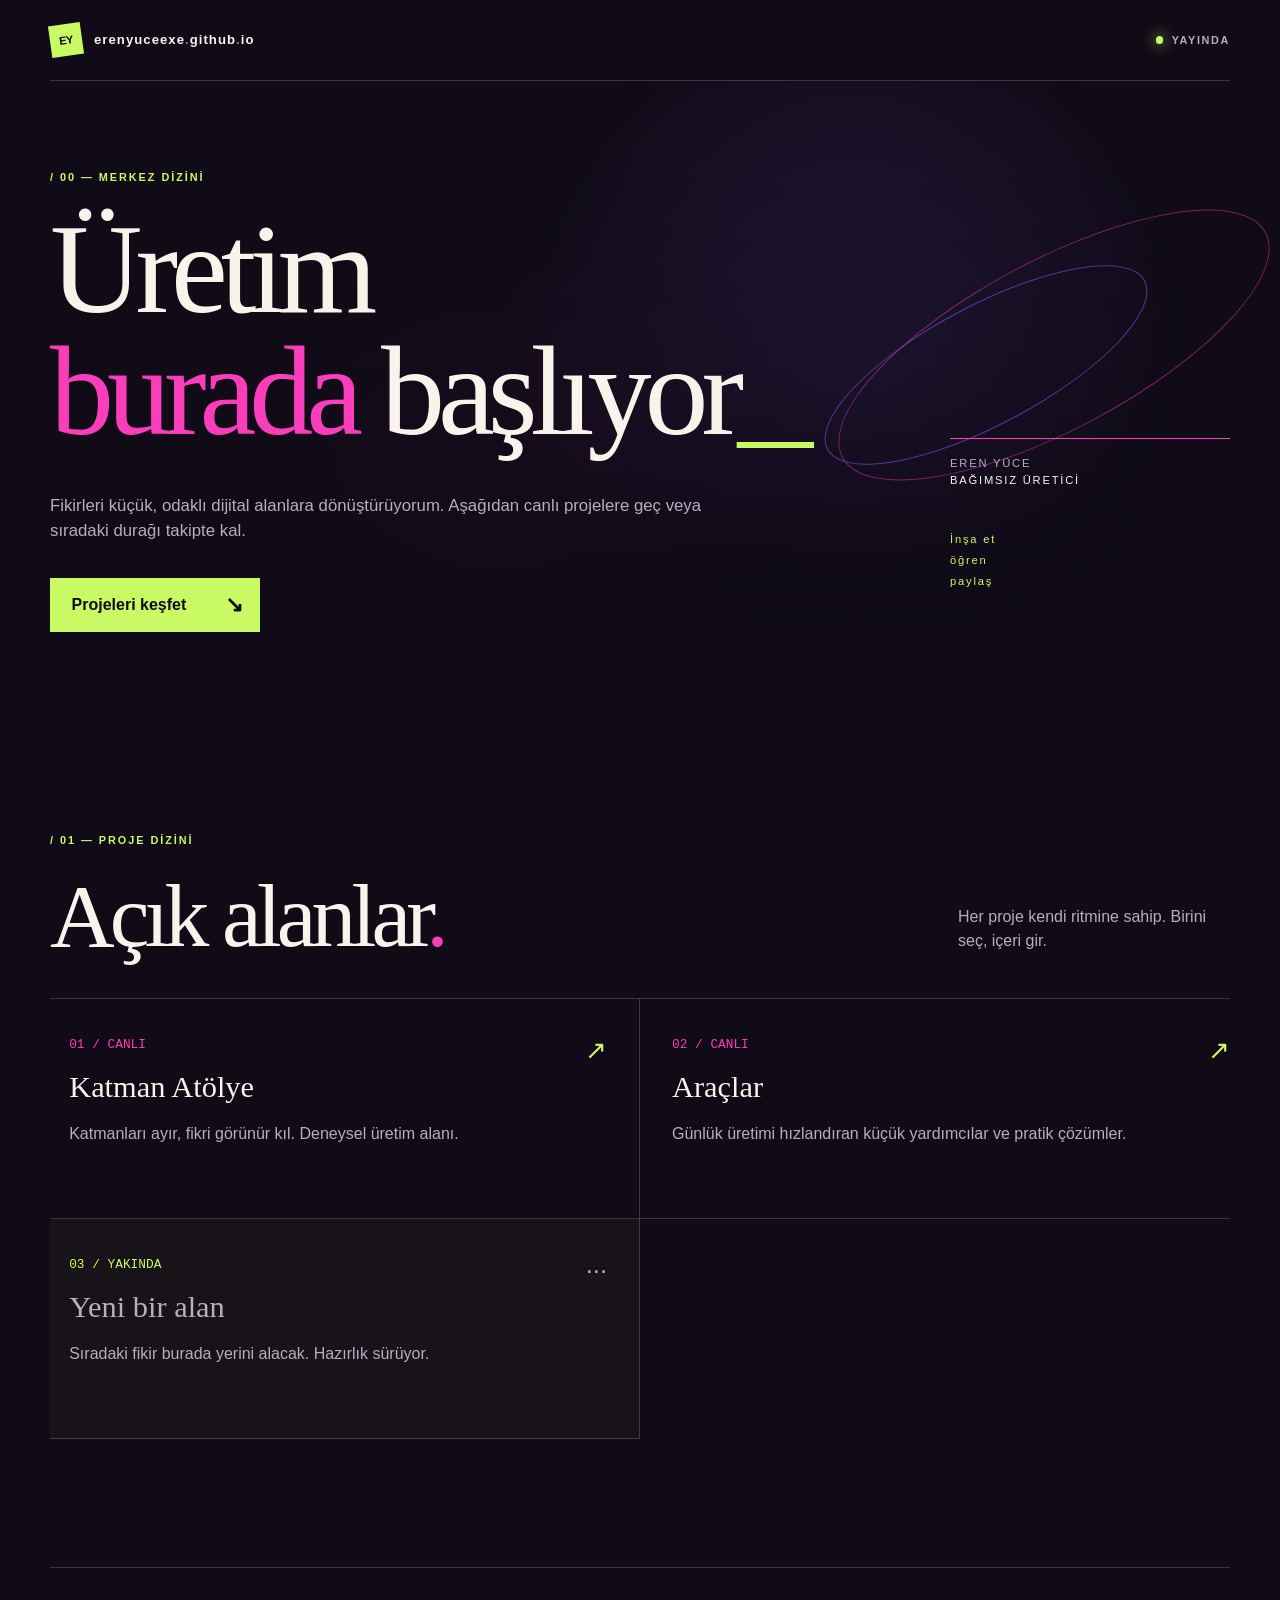
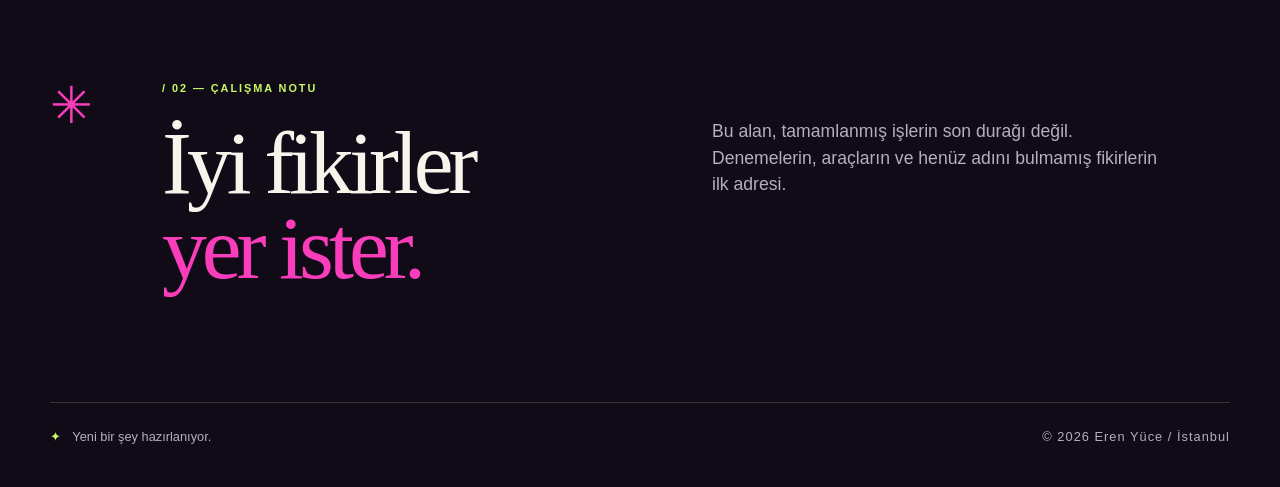
==== index.html @ 7bbade06 "Create Reyna-themed project directory homepage Co-authored-by: Copilot App <223556219+Copilot@users." ====
<!doctype html>
<html lang="tr">
  <head>
    <meta charset="utf-8">
    <meta name="viewport" content="width=device-width, initial-scale=1">
    <meta name="theme-color" content="#100b17">
    <meta name="description" content="Eren Yüce'nin canlı ve yakında gelecek GitHub Pages projeleri.">
    <meta property="og:title" content="Eren Yüce — Proje dizini">
    <meta property="og:description" content="Üretim alanları, araçlar ve deneyler tek bir yerde.">
    <meta property="og:type" content="website">
    <link rel="stylesheet" href="style.css">
    <title>Eren Yüce / Proje dizini</title>
  </head>
  <body>
    <!--
      THESIS: Bu sayfa bir özgeçmiş değil, canlı projelere açılan bir kontrol masasıdır.
      OWN-WORLD: Plum zemin, elektrik moru, fuşya ve lime; ince çizgiler, indeks dili ve CSS ile üretilmiş ışık formları.
      STORY: Ziyaretçi üretimin haritasını görür, bir projeyi seçer ve sonraki durağına geçer.
      FIRST VIEWPORT: Sol üstte marka, sağda durum göstergesi; merkezde büyük “Üretim burada başlıyor” başlığı ve dizine çağrı.
      FORM: Editoryal kontrol masası; standart portföy ızgarası yerine açık bir proje manifestosu ve tek güçlü aksiyon.
    -->
    <a class="skip-link" href="#projeler">İçeriğe geç</a>
    <header class="site-header">
      <a class="brand" href="/" aria-label="Eren Yüce ana sayfa">
        <span class="brand-mark" aria-hidden="true">EY</span>
        <span>erenyuceexe<span class="brand-dot">.</span>github<span class="brand-dot">.</span>io</span>
      </a>
      <div class="header-status" aria-label="Site durumu">
        <span class="status-dot" aria-hidden="true"></span>
        <span>YAYINDA</span>
      </div>
    </header>

    <main>
      <section class="hero" aria-labelledby="hero-title">
        <div class="hero-grid" aria-hidden="true"></div>
        <div class="hero-orbit hero-orbit--one" aria-hidden="true"></div>
        <div class="hero-orbit hero-orbit--two" aria-hidden="true"></div>
        <div class="hero-content">
          <p class="hero-index">/ 00 — MERKEZ DİZİNİ</p>
          <h1 id="hero-title">Üretim<br><em>burada</em> başlıyor<span class="hero-cursor" aria-hidden="true">_</span></h1>
          <p class="hero-lede">Fikirleri küçük, odaklı dijital alanlara dönüştürüyorum. Aşağıdan canlı projelere geç veya sıradaki durağı takipte kal.</p>
          <a class="primary-action" href="#projeler">
            Projeleri keşfet
            <span aria-hidden="true">↘</span>
          </a>
        </div>
        <div class="hero-aside" aria-label="Dizin özeti">
          <div class="hero-aside-line"></div>
          <p>EREN YÜCE<br><span>BAĞIMSIZ ÜRETİCİ</span></p>
          <p class="hero-aside-note">İnşa et<br>öğren<br>paylaş</p>
        </div>
      </section>

      <section class="directory section-shell" id="projeler" aria-labelledby="directory-title">
        <div class="section-heading">
          <div>
            <p class="section-kicker">/ 01 — PROJE DİZİNİ</p>
            <h2 id="directory-title">Açık alanlar<span class="accent-mark">.</span></h2>
          </div>
          <p class="section-intro">Her proje kendi ritmine sahip. Birini seç, içeri gir.</p>
        </div>
        <div class="project-list" id="project-list" aria-live="polite"></div>
      </section>

      <section class="manifesto section-shell" aria-labelledby="manifesto-title">
        <div class="manifesto-mark" aria-hidden="true">✳</div>
        <div>
          <p class="section-kicker">/ 02 — ÇALIŞMA NOTU</p>
          <h2 id="manifesto-title">İyi fikirler<br><span class="accent-text">yer ister.</span></h2>
        </div>
        <p class="manifesto-copy">Bu alan, tamamlanmış işlerin son durağı değil. Denemelerin, araçların ve henüz adını bulmamış fikirlerin ilk adresi.</p>
      </section>
    </main>

    <footer class="site-footer section-shell">
      <p><span class="footer-pulse" aria-hidden="true">✦</span> Yeni bir şey hazırlanıyor.</p>
      <p class="footer-meta">© <span id="current-year"></span> Eren Yüce / İstanbul</p>
    </footer>
    <script src="script.js"></script>
  </body>
</html>
---- style.css ----
:root {
  --ink: #100b17;
  --plum: #1a1026;
  --panel: #21132f;
  --violet: #8d5cff;
  --fuchsia: #fa3dba;
  --lime: #c9fa63;
  --cream: #f9f4eb;
  --muted: #b7aebe;
  --line: rgba(249, 244, 235, .18);
  --max: 1180px;
}

* { box-sizing: border-box; }
html { scroll-behavior: smooth; }
body {
  margin: 0;
  color: var(--cream);
  background: var(--ink);
  font-family: "Trebuchet MS", "Segoe UI", sans-serif;
  line-height: 1.5;
  overflow-x: hidden;
}
a { color: inherit; }
a:focus-visible, button:focus-visible { outline: 3px solid var(--lime); outline-offset: 4px; }
.skip-link {
  position: fixed;
  z-index: 10;
  top: -4rem;
  left: 1rem;
  padding: .7rem 1rem;
  color: var(--ink);
  background: var(--lime);
  font-weight: 700;
}
.skip-link:focus { top: 1rem; }
.site-header, .section-shell, .site-footer { width: min(var(--max), calc(100% - 3rem)); margin-inline: auto; }
.site-header {
  display: flex;
  align-items: center;
  justify-content: space-between;
  padding-block: 1.5rem;
  position: relative;
  z-index: 2;
}
.brand { display: inline-flex; align-items: center; gap: .75rem; text-decoration: none; font-size: .82rem; letter-spacing: .08em; font-weight: 700; }
.brand-mark { display: grid; place-items: center; width: 2rem; height: 2rem; color: var(--ink); background: var(--lime); font-size: .7rem; letter-spacing: -.05em; transform: rotate(-8deg); }
.brand-dot { color: var(--fuchsia); }
.header-status { display: flex; align-items: center; gap: .55rem; color: var(--muted); font-size: .68rem; font-weight: 700; letter-spacing: .15em; }
.status-dot, .footer-pulse { color: var(--lime); }
.status-dot { width: .45rem; height: .45rem; background: var(--lime); border-radius: 50%; box-shadow: 0 0 14px var(--lime); }
.hero { min-height: 620px; position: relative; display: grid; grid-template-columns: 1fr minmax(200px, 280px); align-items: center; width: min(var(--max), calc(100% - 3rem)); margin: 0 auto; border-top: 1px solid var(--line); }
.hero-grid { position: absolute; inset: 0; background: radial-gradient(circle at 68% 42%, rgba(141,92,255,.18), transparent 22rem), radial-gradient(circle at 38% 70%, rgba(250,61,186,.08), transparent 18rem); mask-image: linear-gradient(to bottom, black, transparent 90%); }
.hero-content { position: relative; z-index: 1; padding-block: 5.5rem; }
.hero-index, .section-kicker { margin: 0 0 1.5rem; color: var(--lime); font-size: .68rem; letter-spacing: .18em; font-weight: 700; }
h1, h2 { margin: 0; font-family: Georgia, "Times New Roman", serif; font-weight: 400; letter-spacing: -.055em; line-height: .95; }
h1 { max-width: 780px; font-size: clamp(4rem, 10vw, 8.2rem); }
h1 em { color: var(--fuchsia); font-style: normal; }
.hero-cursor { color: var(--lime); font-family: "Courier New", monospace; animation: blink 1.1s steps(2) infinite; }
.hero-lede { max-width: 41rem; margin: 2rem 0 2.2rem; color: var(--muted); font-size: 1.05rem; }
.primary-action { display: inline-flex; gap: 2.4rem; align-items: center; padding: .95rem 1.1rem .95rem 1.35rem; color: var(--ink); background: var(--lime); text-decoration: none; font-weight: 700; transition: transform .2s ease, background .2s ease; }
.primary-action:hover { background: var(--cream); transform: translate(4px, -4px); }
.primary-action span { font-size: 1.4rem; line-height: .7; }
.hero-aside { position: relative; z-index: 1; align-self: end; padding-bottom: 5.5rem; color: var(--muted); font-size: .7rem; letter-spacing: .16em; }
.hero-aside-line { width: 100%; height: 1px; margin-bottom: 1rem; background: var(--fuchsia); }
.hero-aside p { margin: 0 0 2.5rem; }
.hero-aside p span { color: var(--cream); }
.hero-aside-note { color: var(--lime); line-height: 1.9; }
.hero-orbit { position: absolute; border: 1px solid rgba(250,61,186,.45); border-radius: 50%; transform: rotate(-28deg); }
.hero-orbit--one { width: 480px; height: 170px; right: -4rem; top: 28%; }
.hero-orbit--two { width: 360px; height: 120px; right: 4rem; top: 35%; border-color: rgba(141,92,255,.55); }
.directory { padding-block: 7rem 8rem; }
.section-heading { display: flex; justify-content: space-between; gap: 2rem; align-items: end; padding-bottom: 2.5rem; border-bottom: 1px solid var(--line); }
h2 { font-size: clamp(3rem, 7vw, 6rem); }
.accent-mark, .accent-text { color: var(--fuchsia); }
.section-intro { max-width: 17rem; margin: 0 0 .3rem; color: var(--muted); }
.project-list { display: grid; grid-template-columns: repeat(2, 1fr); }
.project { display: grid; grid-template-columns: 1fr auto; gap: 1rem; min-height: 220px; padding: 2rem 0 2rem 1.2rem; border-bottom: 1px solid var(--line); text-decoration: none; transition: background .25s ease, transform .25s ease; }
.project:nth-child(odd) { border-right: 1px solid var(--line); padding-right: 2rem; }
.project:nth-child(even) { padding-left: 2rem; }
.project:hover { background: linear-gradient(90deg, rgba(141,92,255,.1), transparent); transform: translateX(.35rem); }
.project-index { color: var(--fuchsia); font: .8rem "Courier New", monospace; }
.project h3 { margin: .65rem 0 .7rem; font-size: 1.9rem; font-family: Georgia, serif; font-weight: 400; }
.project p { max-width: 29rem; margin: 0; color: var(--muted); }
.project-arrow { color: var(--lime); font-size: 1.6rem; }
.project--soon { color: var(--muted); cursor: default; background: rgba(201,250,99,.03); }
.project--soon .project-index { color: var(--lime); }
.project--soon .project-arrow { color: var(--muted); }
.manifesto { display: grid; grid-template-columns: 80px 1fr 1fr; gap: 2rem; align-items: start; padding-block: 7rem; border-top: 1px solid var(--line); }
.manifesto-mark { color: var(--fuchsia); font-size: 3.2rem; line-height: 1; }
.manifesto-copy { max-width: 28rem; margin: 2.4rem 0 0; color: var(--muted); font-size: 1.1rem; }
.site-footer { display: flex; justify-content: space-between; gap: 1rem; padding-block: 1.5rem 2.5rem; border-top: 1px solid var(--line); color: var(--muted); font-size: .8rem; }
.site-footer p { margin: 0; }
.footer-pulse { margin-right: .5rem; }
.footer-meta { letter-spacing: .08em; }
@keyframes blink { 50% { opacity: 0; } }
@media (max-width: 700px) {
  .site-header, .section-shell, .site-footer, .hero { width: min(100% - 2rem, var(--max)); }
  .hero { min-height: 620px; display: block; }
  .hero-content { padding-top: 5rem; }
  h1 { font-size: clamp(3.6rem, 18vw, 6rem); }
  .hero-orbit--one { width: 360px; right: -12rem; top: 42%; }
  .hero-orbit--two { right: -7rem; top: 48%; }
  .hero-aside { display: none; }
  .directory { padding-block: 5rem 6rem; }
  .section-heading { display: block; }
  .section-intro { margin-top: 1.5rem; }
  .project-list { display: block; }
  .project, .project:nth-child(odd), .project:nth-child(even) { min-height: 190px; padding: 1.7rem 0; border-right: 0; }
  .project:hover, .project:nth-child(even):hover { transform: translateX(.2rem); }
  .manifesto { display: block; padding-block: 5rem; }
  .manifesto-mark { margin-bottom: 2rem; }
  .manifesto-copy { margin-top: 2rem; }
  .site-footer { display: block; }
  .footer-meta { margin-top: .8rem !important; }
}
@media (prefers-reduced-motion: reduce) {
  html { scroll-behavior: auto; }
  *, *::before, *::after { animation-duration: .01ms !important; transition-duration: .01ms !important; }
}
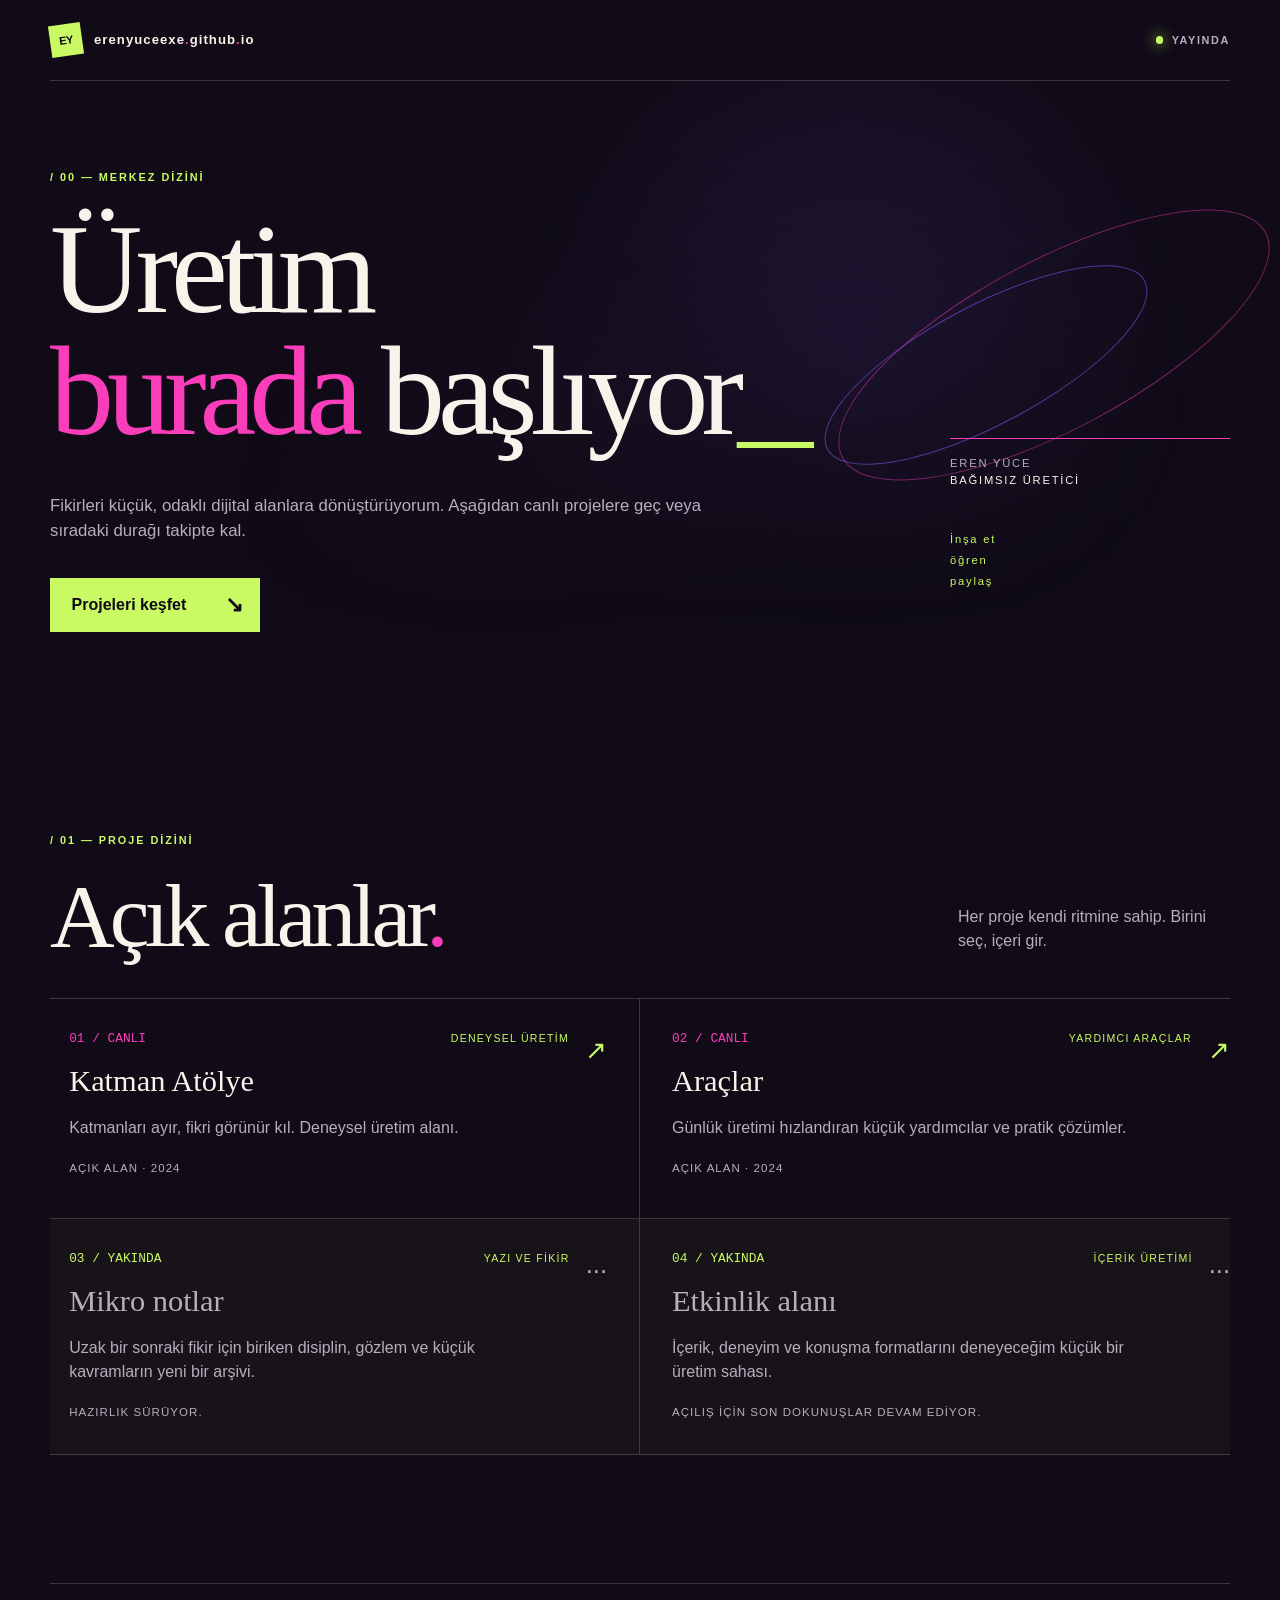
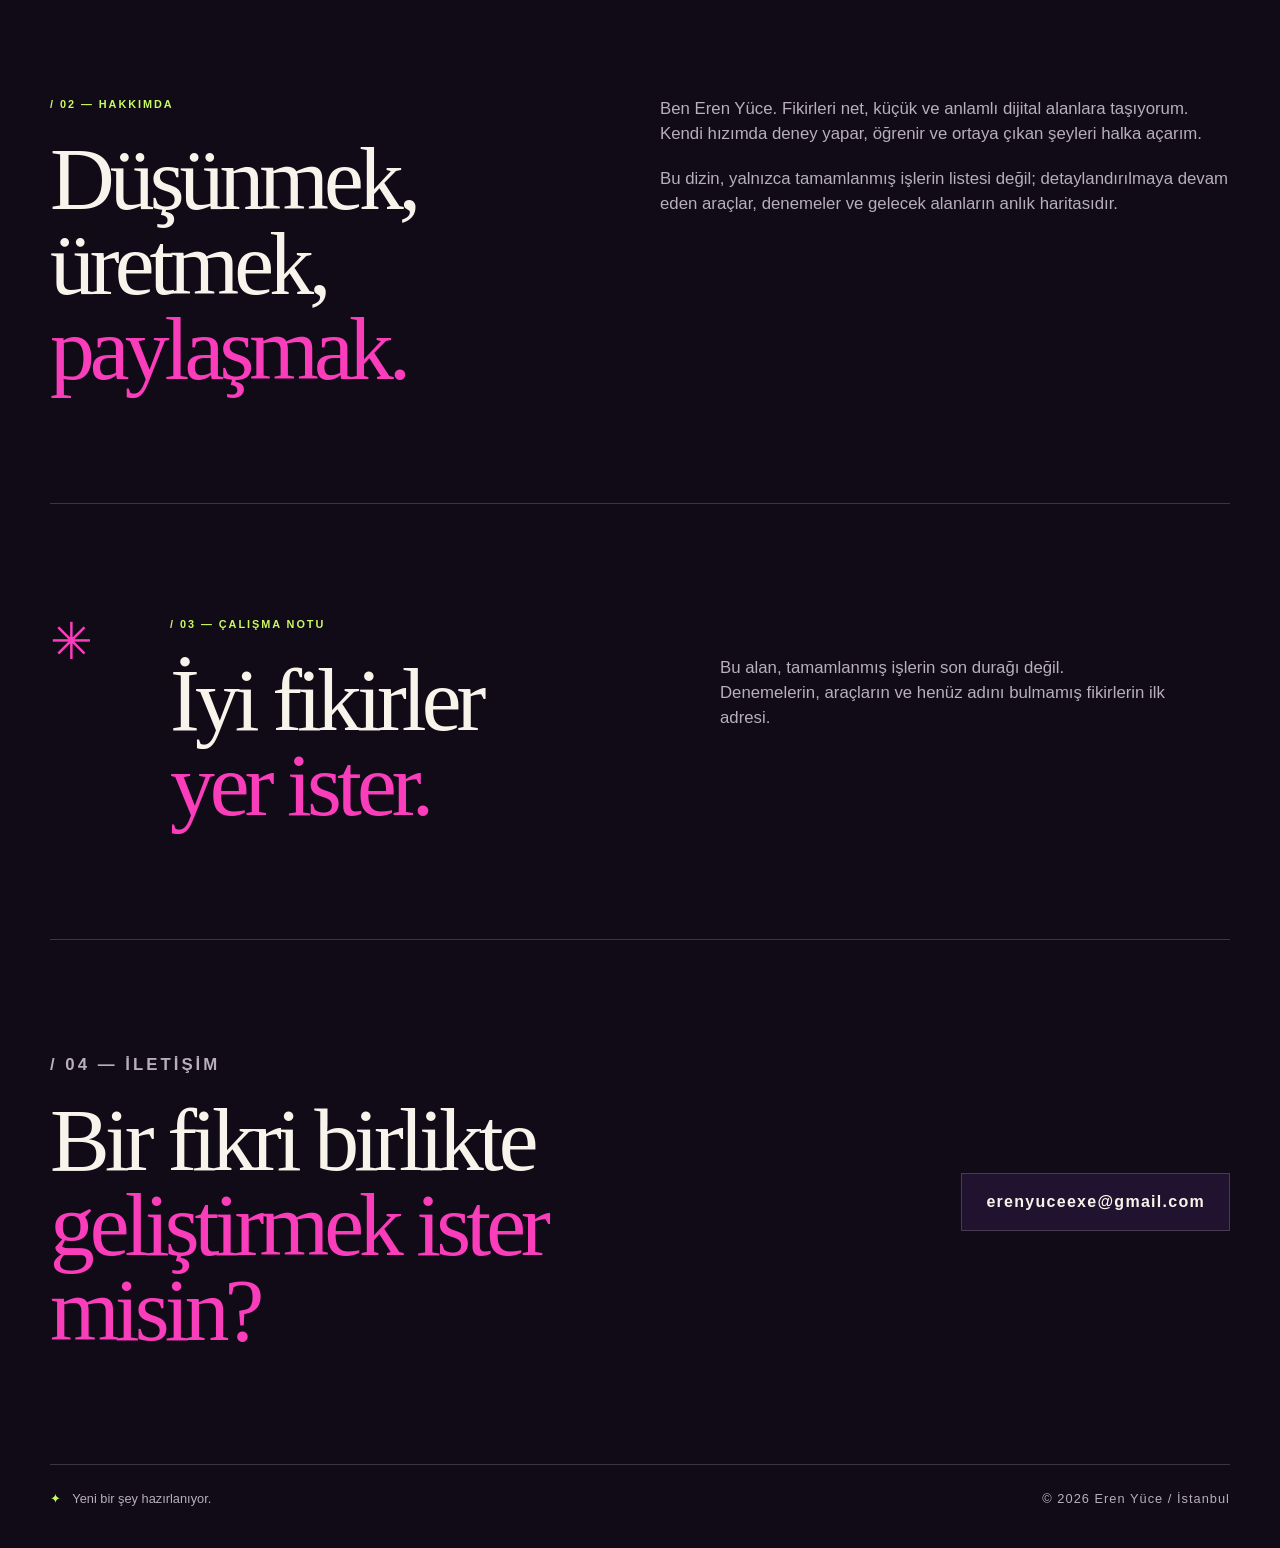
==== commit 25239197: "Refresh project directory homepage Co-authored-by: Copilot App <223556219+Copilot@users.noreply.gith" ====
--- a/index.html
+++ b/index.html
@@ -4,10 +4,14 @@
     <meta charset="utf-8">
     <meta name="viewport" content="width=device-width, initial-scale=1">
     <meta name="theme-color" content="#100b17">
-    <meta name="description" content="Eren Yüce'nin canlı ve yakında gelecek GitHub Pages projeleri.">
+    <meta name="description" content="Eren Yüce'nin canlı ve yakında gelecek GitHub Pages projeleri, deneyleri ve üretim alanları.">
     <meta property="og:title" content="Eren Yüce — Proje dizini">
     <meta property="og:description" content="Üretim alanları, araçlar ve deneyler tek bir yerde.">
     <meta property="og:type" content="website">
+    <meta property="og:image" content="https://erenyuceexe.github.io/og-image.png">
+    <meta name="twitter:card" content="summary_large_image">
+    <meta name="twitter:title" content="Eren Yüce — Proje dizini">
+    <meta name="twitter:description" content="Fikirleri küçük dijital alanlara çeviren bir üretim dizini.">
     <link rel="stylesheet" href="style.css">
     <title>Eren Yüce / Proje dizini</title>
   </head>
@@ -63,13 +67,32 @@
         <div class="project-list" id="project-list" aria-live="polite"></div>
       </section>
 
+      <section class="about section-shell" aria-labelledby="about-title">
+        <div>
+          <p class="section-kicker">/ 02 — HAKKIMDA</p>
+          <h2 id="about-title">Düşünmek, üretmek,<br><span class="accent-text">paylaşmak.</span></h2>
+        </div>
+        <div class="about-copy">
+          <p>Ben Eren Yüce. Fikirleri net, küçük ve anlamlı dijital alanlara taşıyorum. Kendi hızımda deney yapar, öğrenir ve ortaya çıkan şeyleri halka açarım.</p>
+          <p>Bu dizin, yalnızca tamamlanmış işlerin listesi değil; detaylandırılmaya devam eden araçlar, denemeler ve gelecek alanların anlık haritasıdır.</p>
+        </div>
+      </section>
+
       <section class="manifesto section-shell" aria-labelledby="manifesto-title">
         <div class="manifesto-mark" aria-hidden="true">✳</div>
         <div>
-          <p class="section-kicker">/ 02 — ÇALIŞMA NOTU</p>
+          <p class="section-kicker">/ 03 — ÇALIŞMA NOTU</p>
           <h2 id="manifesto-title">İyi fikirler<br><span class="accent-text">yer ister.</span></h2>
         </div>
         <p class="manifesto-copy">Bu alan, tamamlanmış işlerin son durağı değil. Denemelerin, araçların ve henüz adını bulmamış fikirlerin ilk adresi.</p>
+      </section>
+
+      <section class="contact section-shell" aria-labelledby="contact-title">
+        <div class="contact-copy">
+          <p class="section-kicker">/ 04 — İLETİŞİM</p>
+          <h2 id="contact-title">Bir fikri birlikte<br><span class="accent-text">geliştirmek ister misin?</span></h2>
+        </div>
+        <a class="contact-link" href="mailto:erenyuceexe@gmail.com">erenyuceexe@gmail.com</a>
       </section>
     </main>
 
--- a/style.css
+++ b/style.css
@@ -74,21 +74,31 @@
 h2 { font-size: clamp(3rem, 7vw, 6rem); }
 .accent-mark, .accent-text { color: var(--fuchsia); }
 .section-intro { max-width: 17rem; margin: 0 0 .3rem; color: var(--muted); }
-.project-list { display: grid; grid-template-columns: repeat(2, 1fr); }
+.project-list { display: grid; grid-template-columns: repeat(2, minmax(0, 1fr)); gap: 0; }
 .project { display: grid; grid-template-columns: 1fr auto; gap: 1rem; min-height: 220px; padding: 2rem 0 2rem 1.2rem; border-bottom: 1px solid var(--line); text-decoration: none; transition: background .25s ease, transform .25s ease; }
 .project:nth-child(odd) { border-right: 1px solid var(--line); padding-right: 2rem; }
 .project:nth-child(even) { padding-left: 2rem; }
 .project:hover { background: linear-gradient(90deg, rgba(141,92,255,.1), transparent); transform: translateX(.35rem); }
+.project-body { display: grid; align-content: start; gap: .75rem; }
+.project-meta { display: flex; flex-wrap: wrap; align-items: center; justify-content: space-between; gap: .75rem; }
 .project-index { color: var(--fuchsia); font: .8rem "Courier New", monospace; }
-.project h3 { margin: .65rem 0 .7rem; font-size: 1.9rem; font-family: Georgia, serif; font-weight: 400; }
+.project-tag { color: var(--lime); font-size: .66rem; letter-spacing: .12em; text-transform: uppercase; }
+.project h3 { margin: 0; font-size: 1.9rem; font-family: Georgia, serif; font-weight: 400; }
 .project p { max-width: 29rem; margin: 0; color: var(--muted); }
+.project-note { display: inline-block; margin-top: .5rem; color: var(--muted); font-size: .72rem; letter-spacing: .09em; text-transform: uppercase; }
 .project-arrow { color: var(--lime); font-size: 1.6rem; }
 .project--soon { color: var(--muted); cursor: default; background: rgba(201,250,99,.03); }
 .project--soon .project-index { color: var(--lime); }
 .project--soon .project-arrow { color: var(--muted); }
-.manifesto { display: grid; grid-template-columns: 80px 1fr 1fr; gap: 2rem; align-items: start; padding-block: 7rem; border-top: 1px solid var(--line); }
+.about, .manifesto, .contact { display: grid; grid-template-columns: 1fr 1fr; gap: 2.5rem; align-items: start; padding-block: 7rem; border-top: 1px solid var(--line); }
+.about-copy, .contact-copy { display: grid; gap: 1.25rem; }
+.about-copy p, .contact-copy p, .manifesto-copy { margin: 0; color: var(--muted); font-size: 1.05rem; }
+.contact { align-items: center; }
+.contact-link { display: inline-flex; justify-self: end; align-items: center; padding: 1rem 1.5rem; background: var(--panel); border: 1px solid var(--line); color: var(--cream); text-decoration: none; font-weight: 700; letter-spacing: .08em; transition: transform .2s ease, border-color .2s ease; }
+.contact-link:hover { transform: translateY(-2px); border-color: rgba(201,250,99,.6); }
+.manifesto { grid-template-columns: 80px 1fr 1fr; }
 .manifesto-mark { color: var(--fuchsia); font-size: 3.2rem; line-height: 1; }
-.manifesto-copy { max-width: 28rem; margin: 2.4rem 0 0; color: var(--muted); font-size: 1.1rem; }
+.manifesto-copy { max-width: 28rem; margin: 2.4rem 0 0; }
 .site-footer { display: flex; justify-content: space-between; gap: 1rem; padding-block: 1.5rem 2.5rem; border-top: 1px solid var(--line); color: var(--muted); font-size: .8rem; }
 .site-footer p { margin: 0; }
 .footer-pulse { margin-right: .5rem; }
@@ -108,7 +118,9 @@
   .project-list { display: block; }
   .project, .project:nth-child(odd), .project:nth-child(even) { min-height: 190px; padding: 1.7rem 0; border-right: 0; }
   .project:hover, .project:nth-child(even):hover { transform: translateX(.2rem); }
-  .manifesto { display: block; padding-block: 5rem; }
+  .about, .manifesto, .contact { display: block; padding-block: 5rem; }
+  .about-copy, .manifesto-copy { margin-top: 1.4rem; }
+  .contact-link { justify-self: start; margin-top: 1rem; }
   .manifesto-mark { margin-bottom: 2rem; }
   .manifesto-copy { margin-top: 2rem; }
   .site-footer { display: block; }
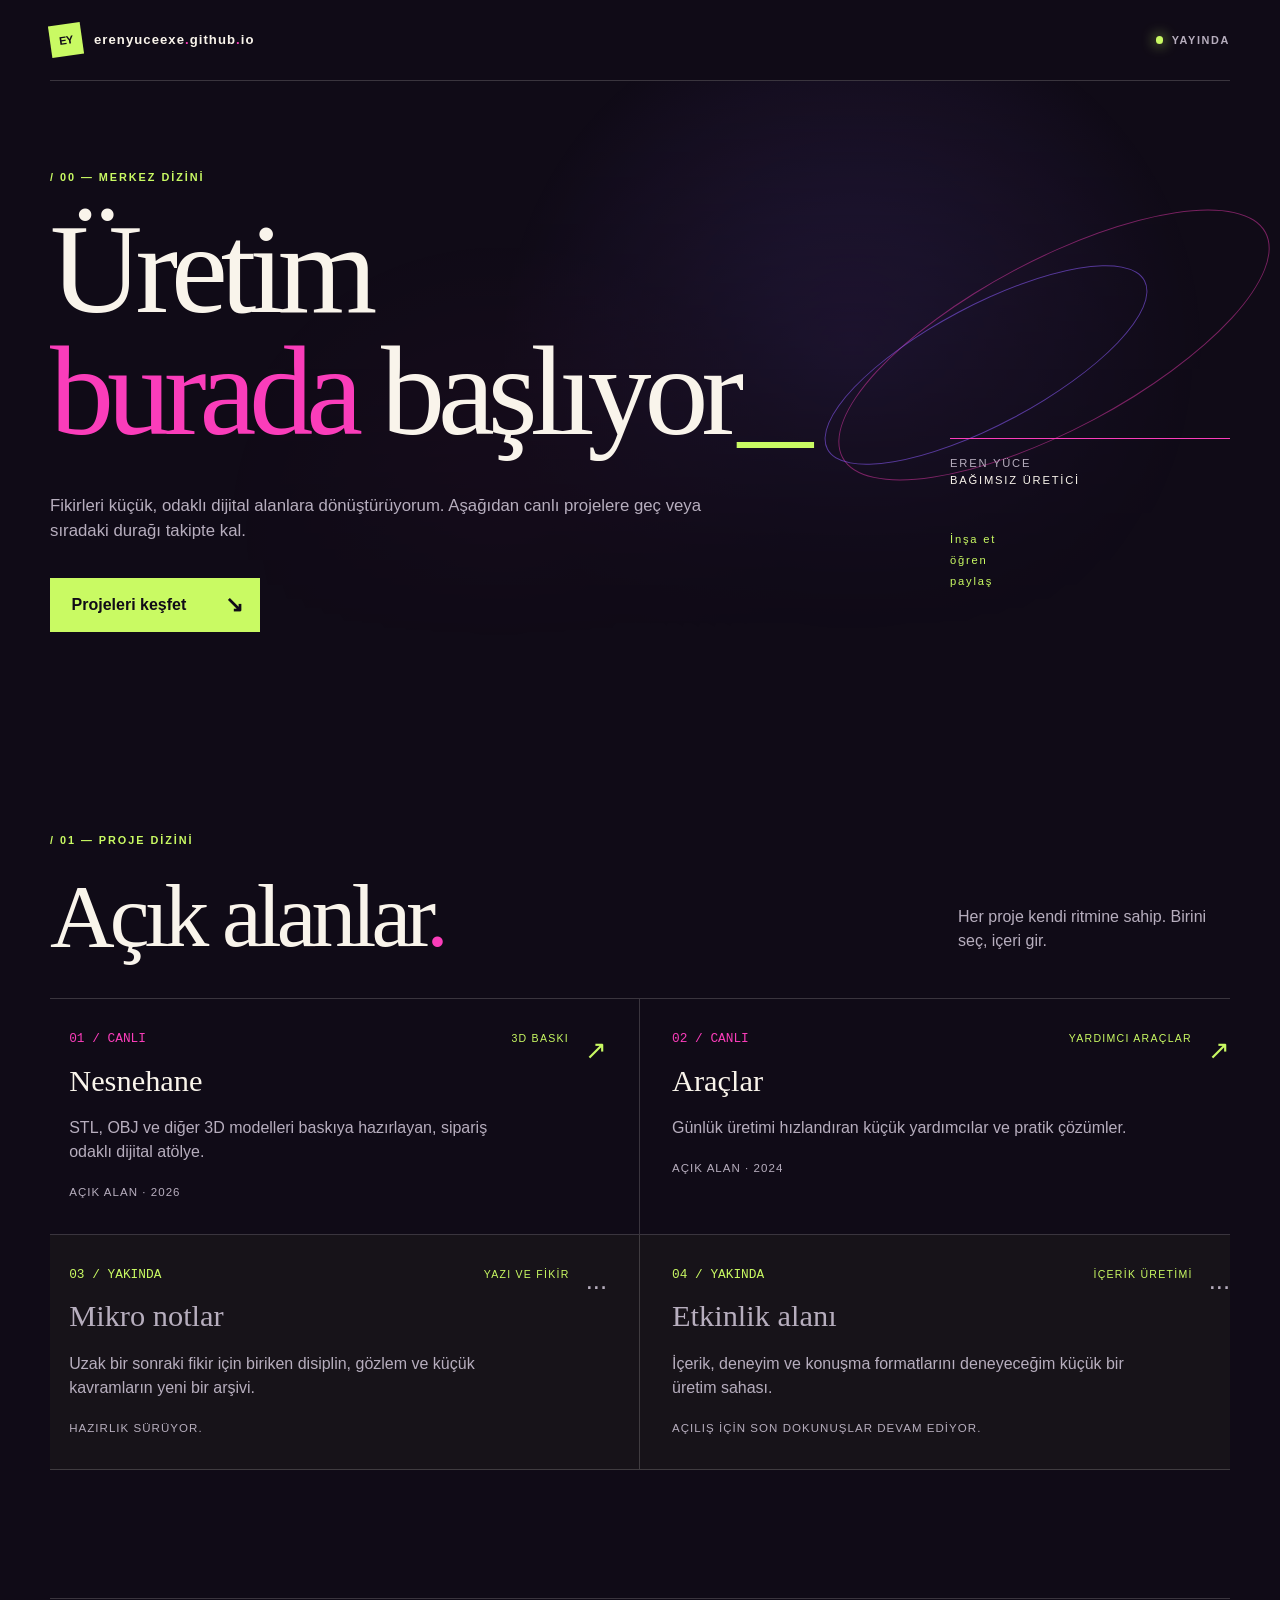
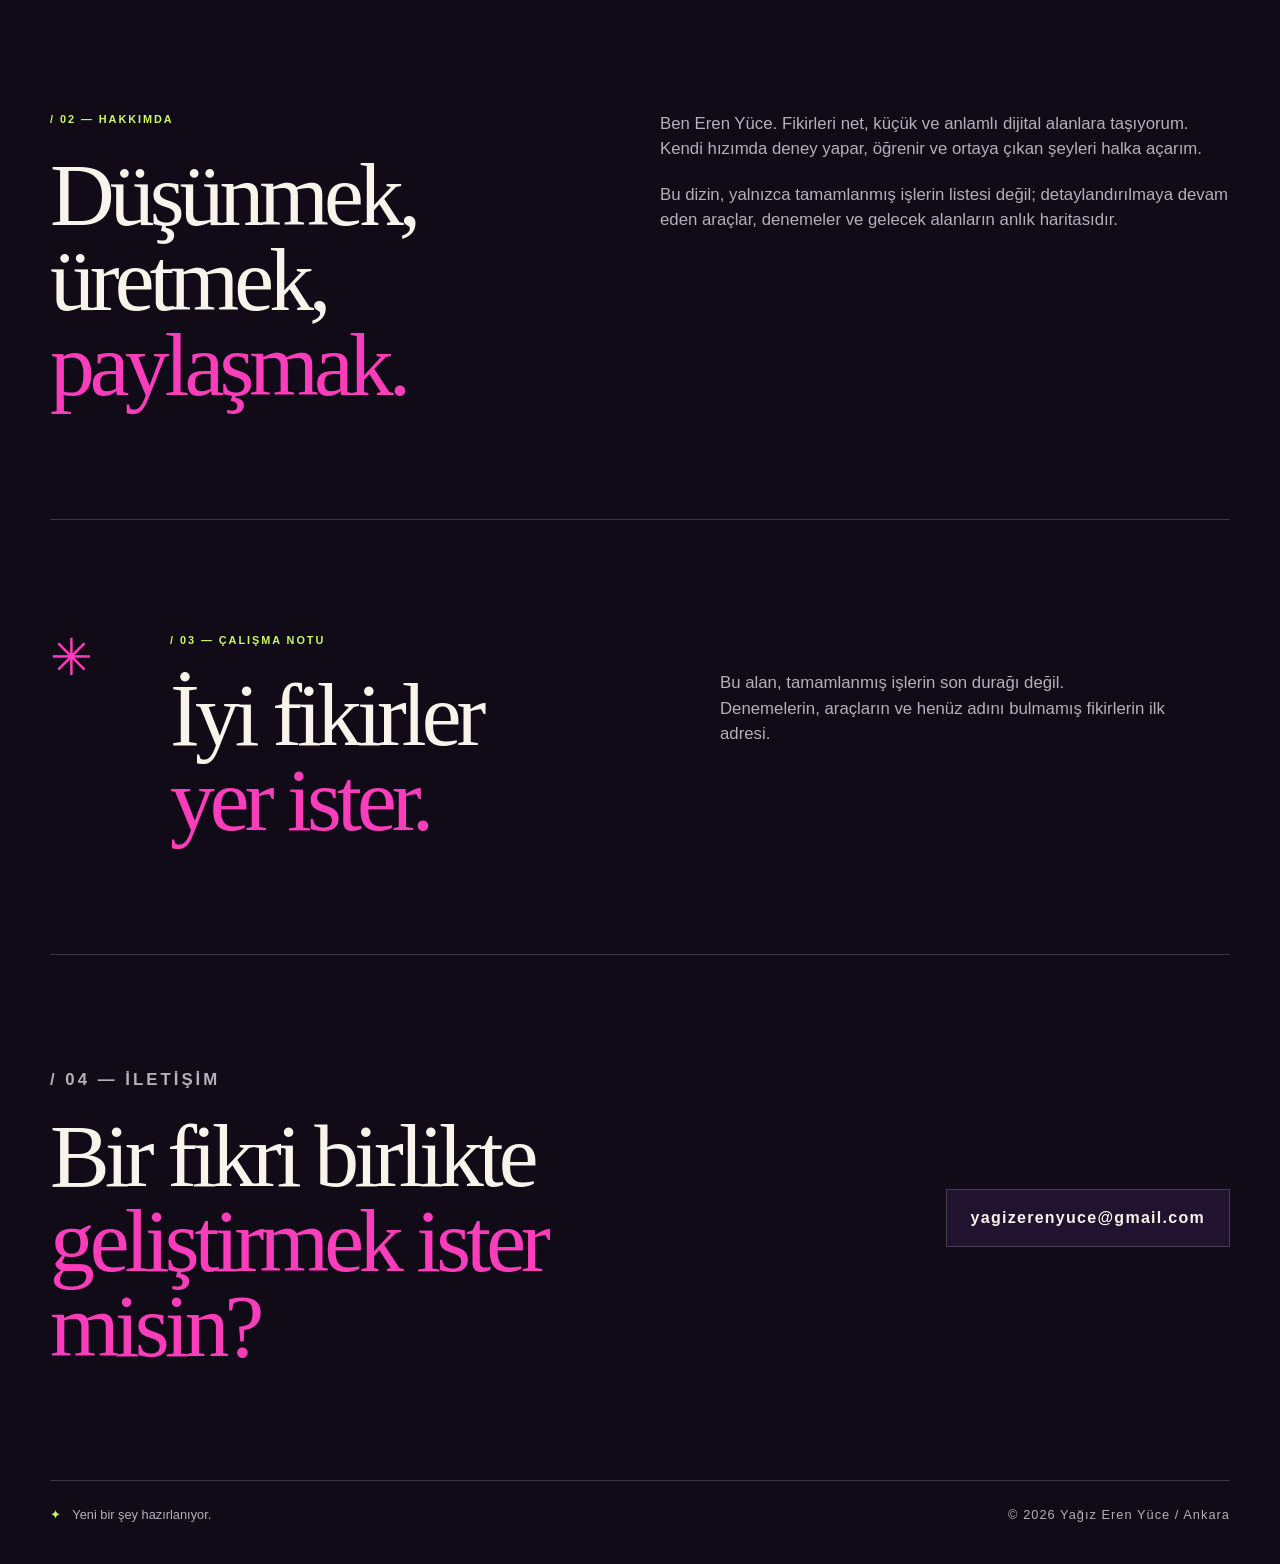
==== commit b8181510: "Update contact and footer details Co-authored-by: Copilot App <223556219+Copilot@users.noreply.githu" ====
--- a/index.html
+++ b/index.html
@@ -92,13 +92,13 @@
           <p class="section-kicker">/ 04 — İLETİŞİM</p>
           <h2 id="contact-title">Bir fikri birlikte<br><span class="accent-text">geliştirmek ister misin?</span></h2>
         </div>
-        <a class="contact-link" href="mailto:erenyuceexe@gmail.com">erenyuceexe@gmail.com</a>
+        <a class="contact-link" href="mailto:yagizerenyuce@gmail.com">yagizerenyuce@gmail.com</a>
       </section>
     </main>
 
     <footer class="site-footer section-shell">
       <p><span class="footer-pulse" aria-hidden="true">✦</span> Yeni bir şey hazırlanıyor.</p>
-      <p class="footer-meta">© <span id="current-year"></span> Eren Yüce / İstanbul</p>
+      <p class="footer-meta">© <span id="current-year"></span> Yağız Eren Yüce / Ankara</p>
     </footer>
     <script src="script.js"></script>
   </body>
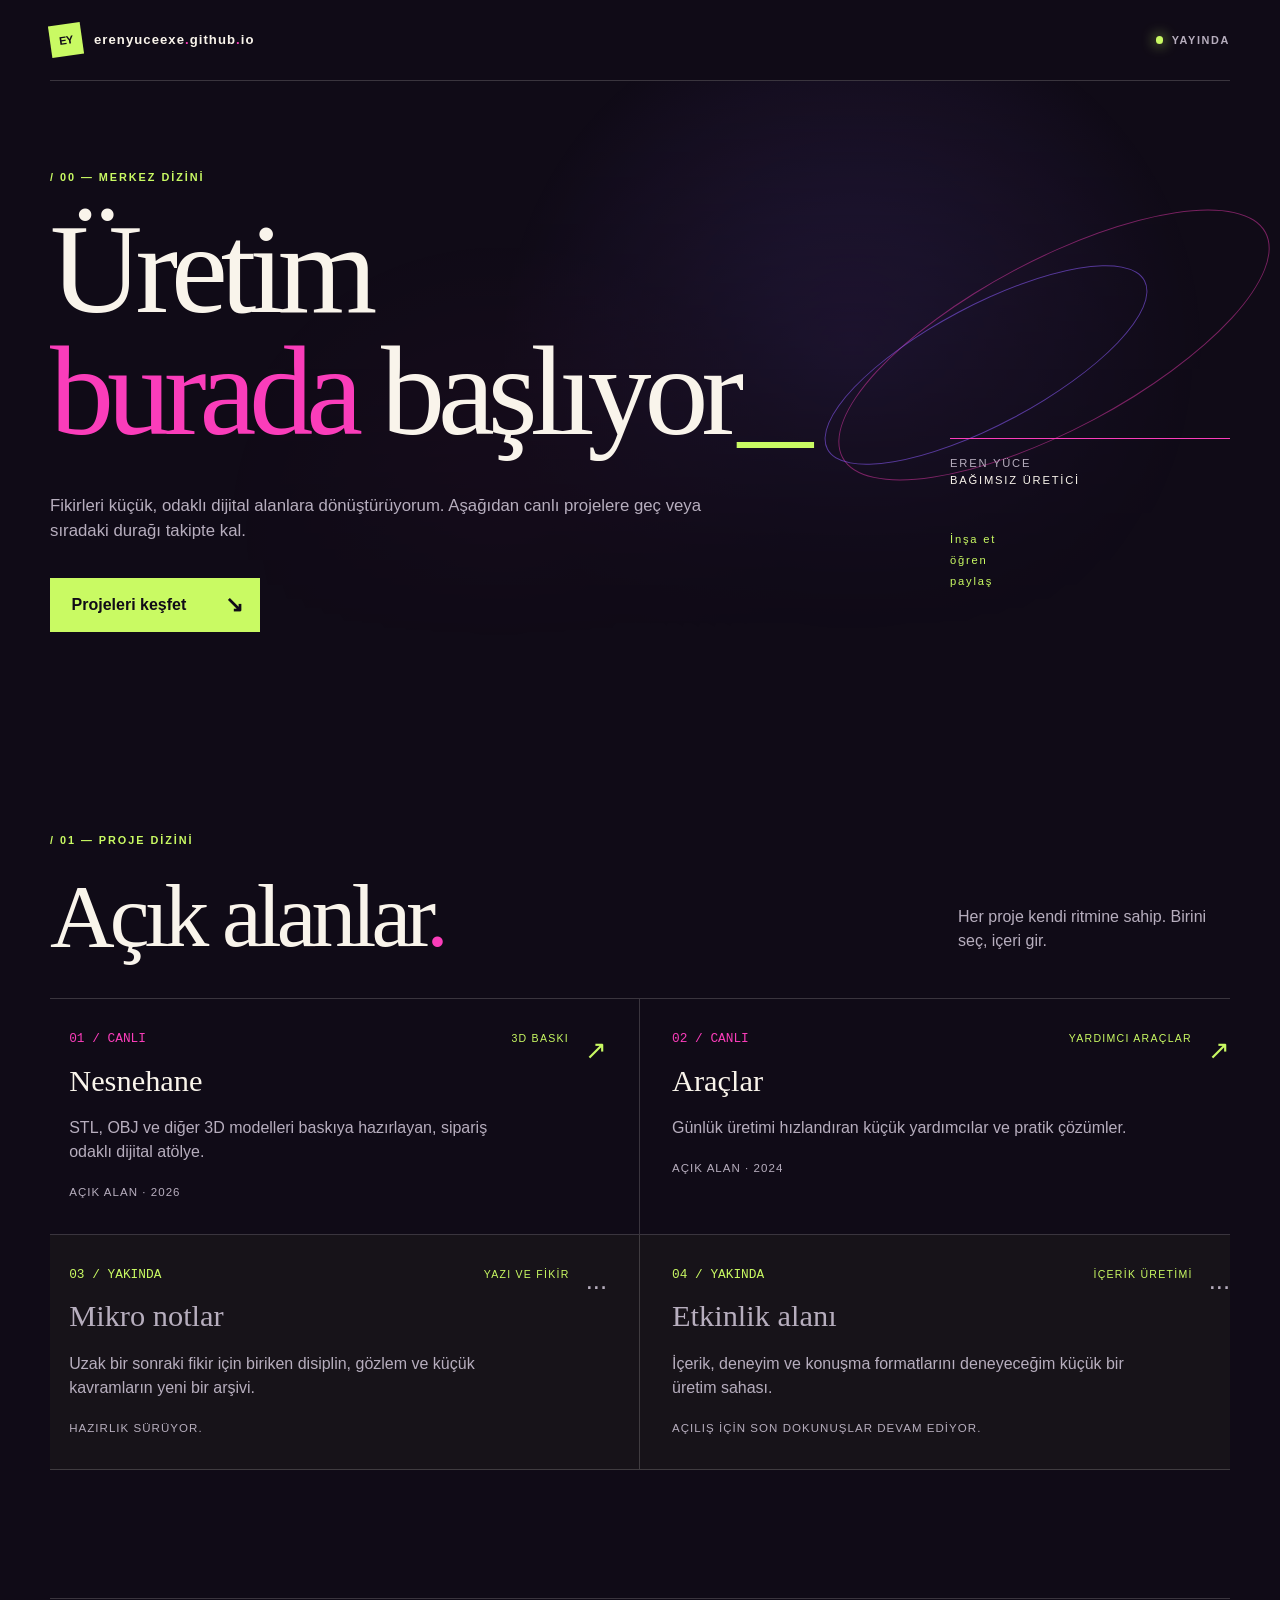
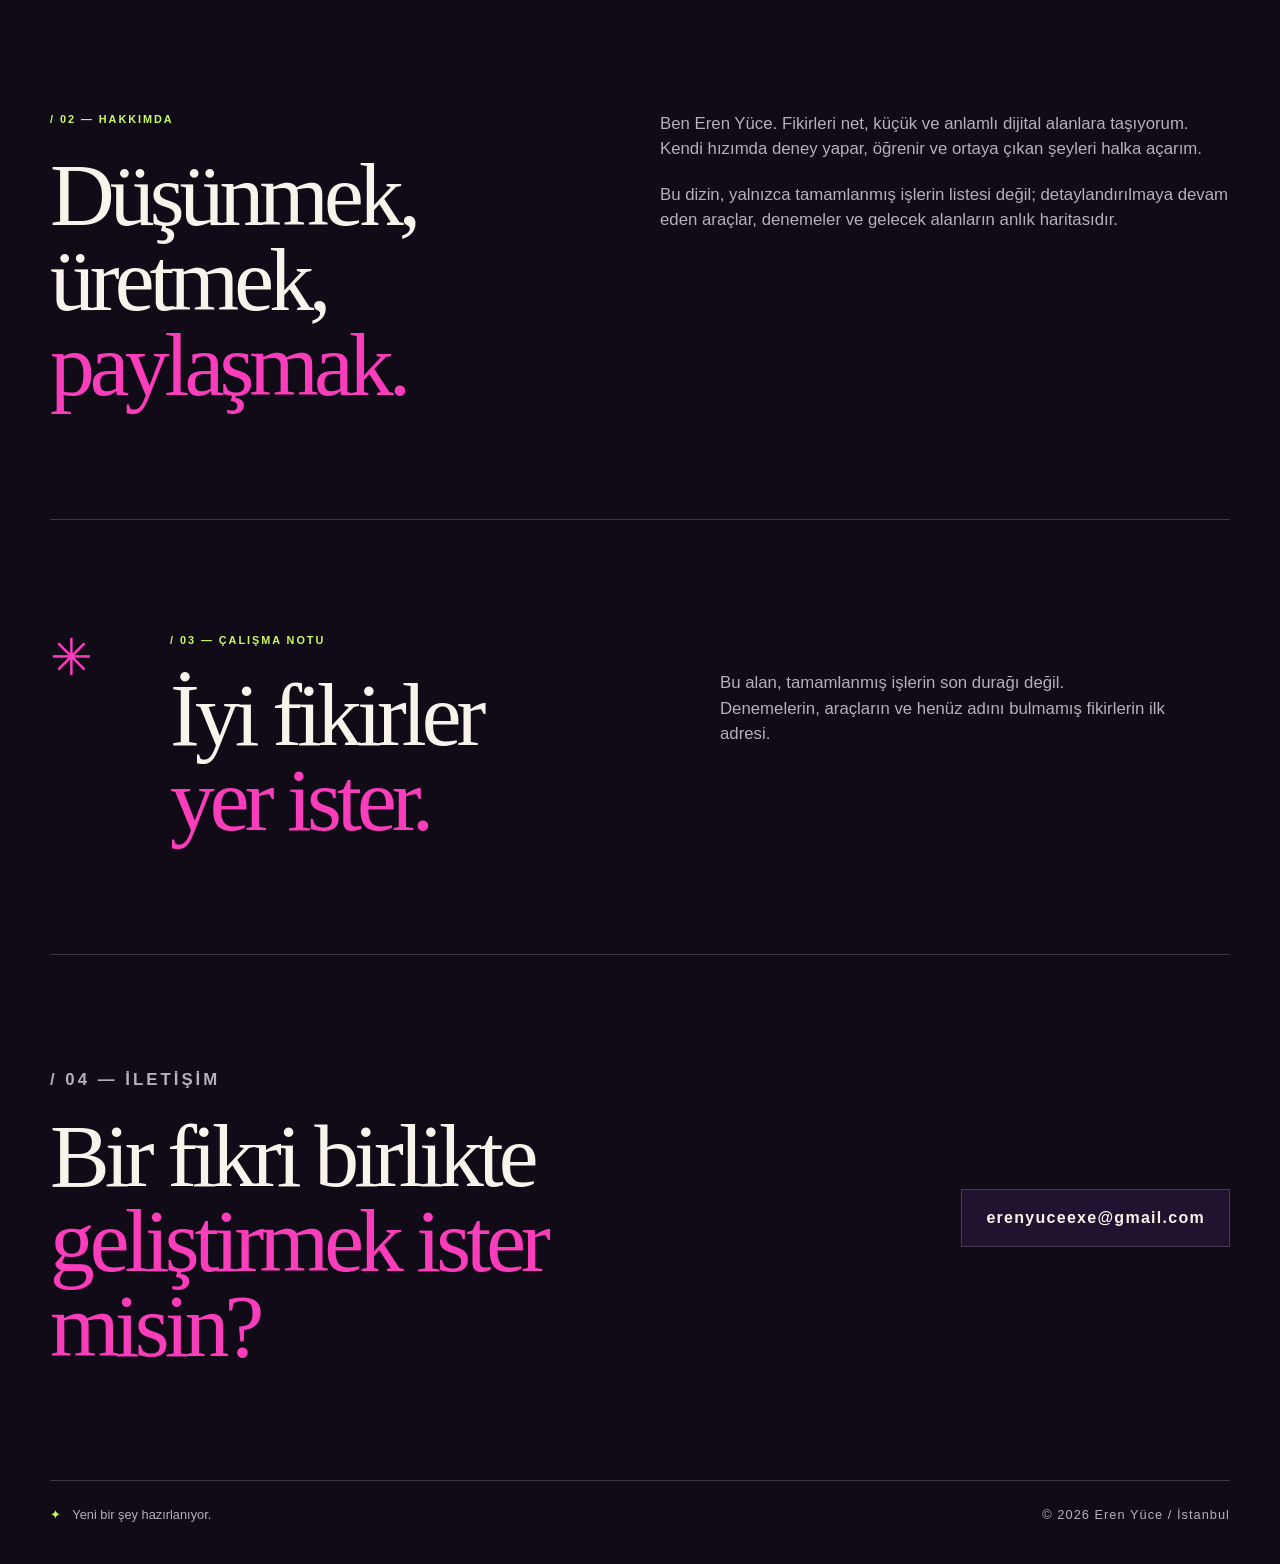
==== commit 87698ecb: "Add Google site verification Co-authored-by: Copilot App <223556219+Copilot@users.noreply.github.com" ====
--- a/index.html
+++ b/index.html
@@ -5,6 +5,7 @@
     <meta name="viewport" content="width=device-width, initial-scale=1">
     <meta name="theme-color" content="#100b17">
     <meta name="description" content="Eren Yüce'nin canlı ve yakında gelecek GitHub Pages projeleri, deneyleri ve üretim alanları.">
+    <meta name="google-site-verification" content="d7hpVnyr2SV-78h_xPy5C94lSuz0p_Qiyp9gHmQg8gE">
     <meta property="og:title" content="Eren Yüce — Proje dizini">
     <meta property="og:description" content="Üretim alanları, araçlar ve deneyler tek bir yerde.">
     <meta property="og:type" content="website">
@@ -92,13 +93,13 @@
           <p class="section-kicker">/ 04 — İLETİŞİM</p>
           <h2 id="contact-title">Bir fikri birlikte<br><span class="accent-text">geliştirmek ister misin?</span></h2>
         </div>
-        <a class="contact-link" href="mailto:yagizerenyuce@gmail.com">yagizerenyuce@gmail.com</a>
+        <a class="contact-link" href="mailto:erenyuceexe@gmail.com">erenyuceexe@gmail.com</a>
       </section>
     </main>
 
     <footer class="site-footer section-shell">
       <p><span class="footer-pulse" aria-hidden="true">✦</span> Yeni bir şey hazırlanıyor.</p>
-      <p class="footer-meta">© <span id="current-year"></span> Yağız Eren Yüce / Ankara</p>
+      <p class="footer-meta">© <span id="current-year"></span> Eren Yüce / İstanbul</p>
     </footer>
     <script src="script.js"></script>
   </body>
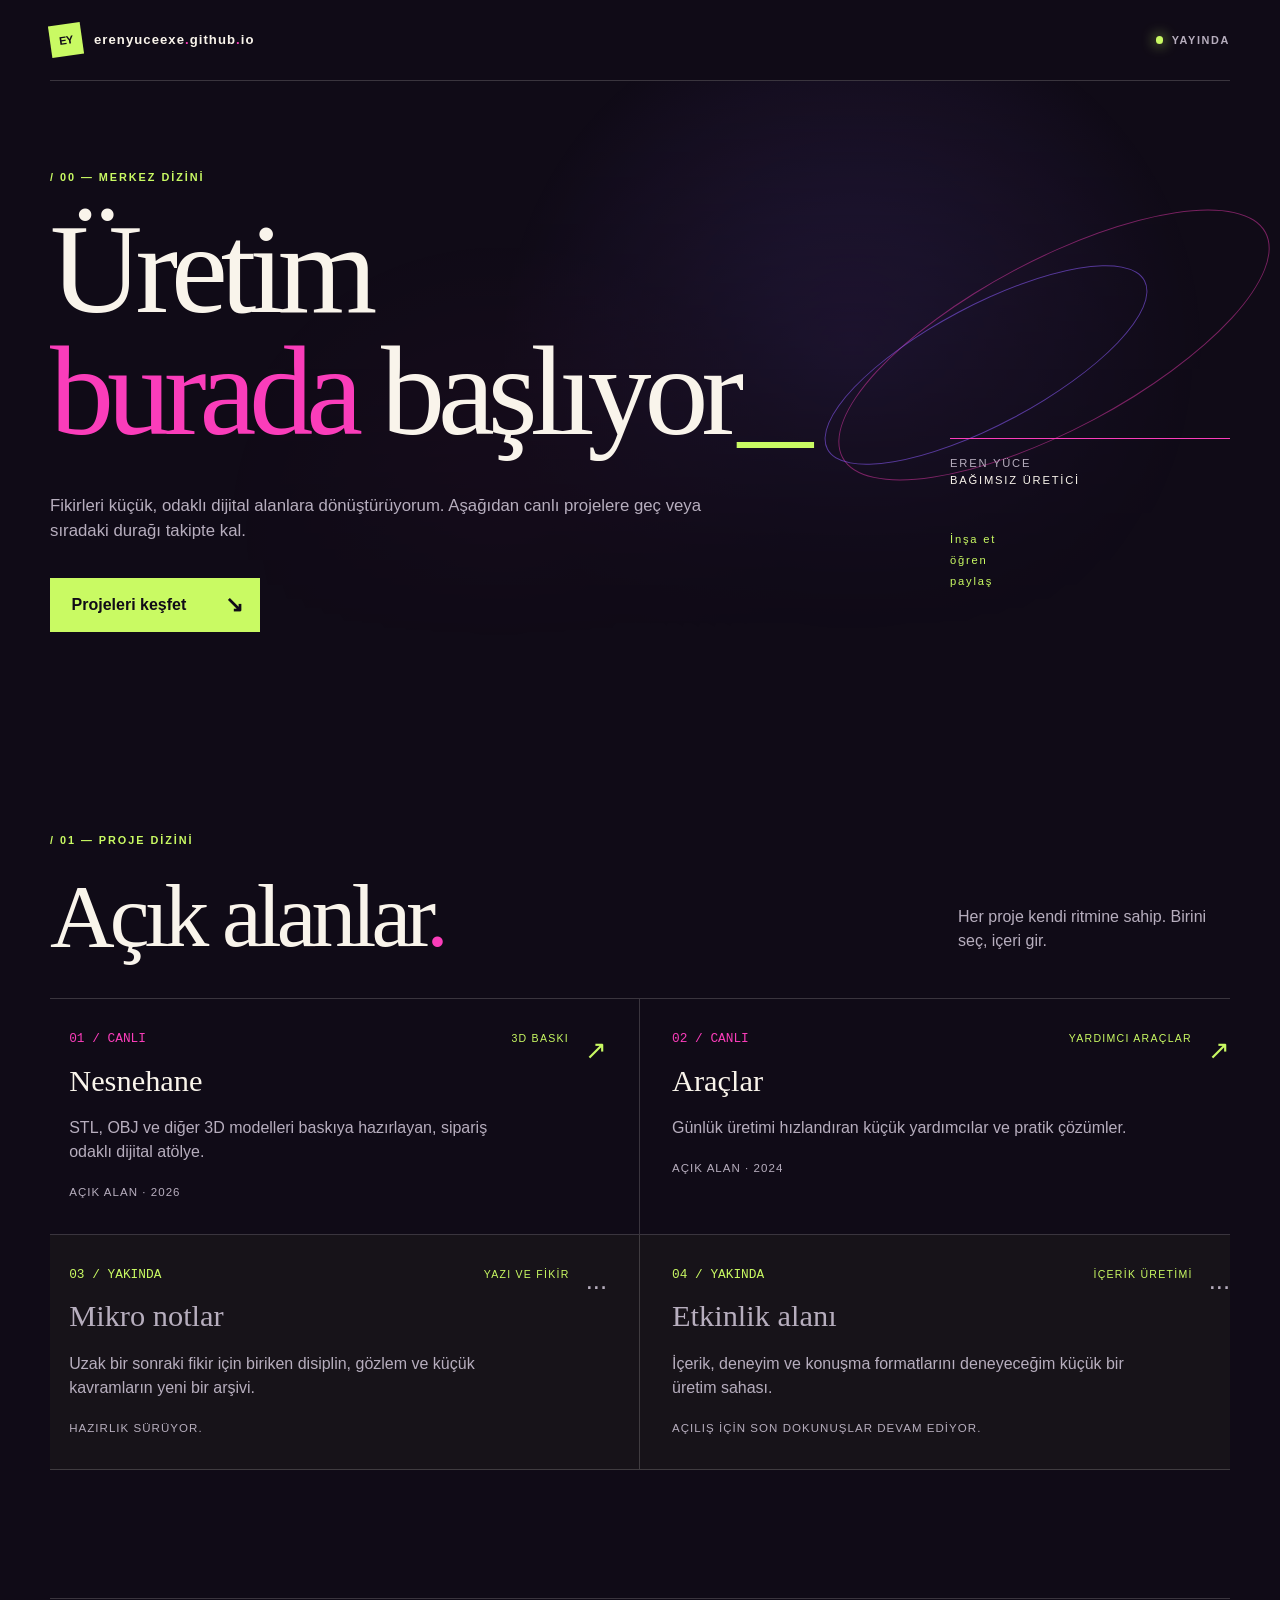
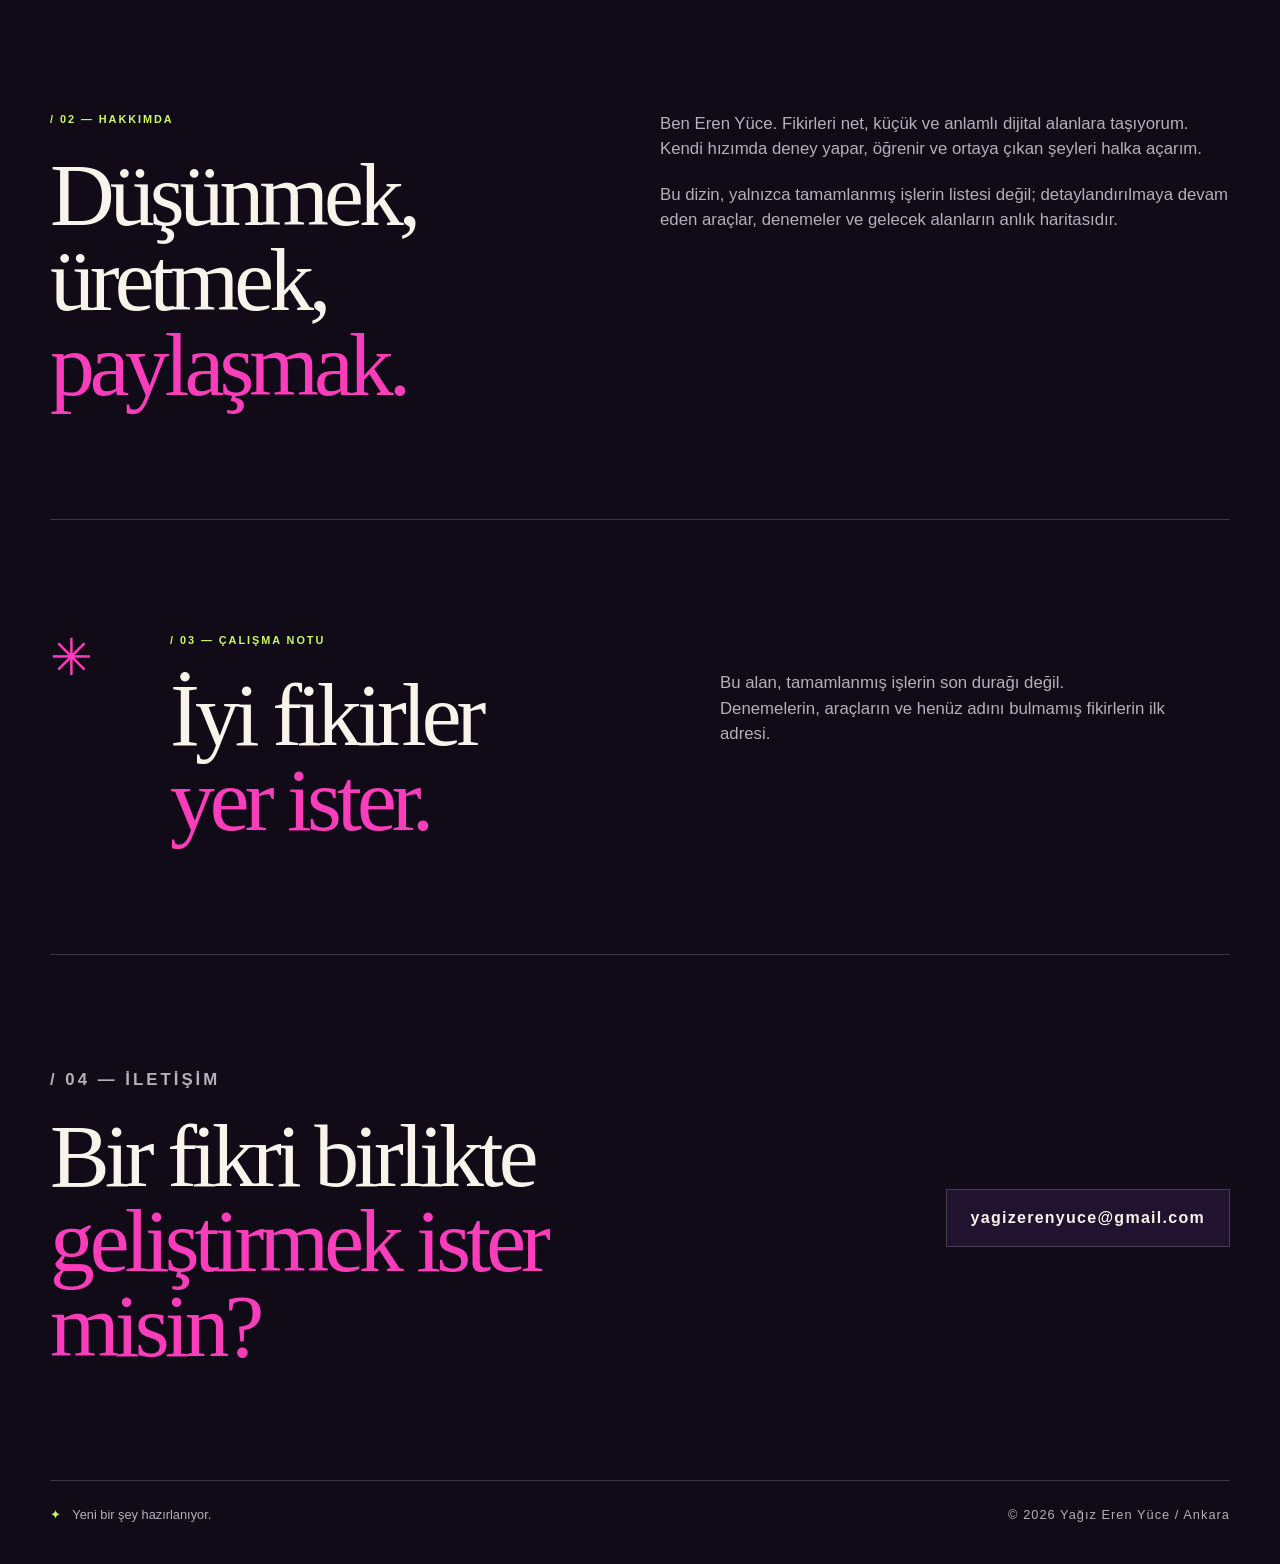
==== commit c4c48e6a: "Add Google site verification (#6) Co-authored-by: Copilot App <223556219+Copilot@users.noreply.githu" ====
--- a/index.html
+++ b/index.html
@@ -93,13 +93,13 @@
           <p class="section-kicker">/ 04 — İLETİŞİM</p>
           <h2 id="contact-title">Bir fikri birlikte<br><span class="accent-text">geliştirmek ister misin?</span></h2>
         </div>
-        <a class="contact-link" href="mailto:erenyuceexe@gmail.com">erenyuceexe@gmail.com</a>
+        <a class="contact-link" href="mailto:yagizerenyuce@gmail.com">yagizerenyuce@gmail.com</a>
       </section>
     </main>
 
     <footer class="site-footer section-shell">
       <p><span class="footer-pulse" aria-hidden="true">✦</span> Yeni bir şey hazırlanıyor.</p>
-      <p class="footer-meta">© <span id="current-year"></span> Eren Yüce / İstanbul</p>
+      <p class="footer-meta">© <span id="current-year"></span> Yağız Eren Yüce / Ankara</p>
     </footer>
     <script src="script.js"></script>
   </body>
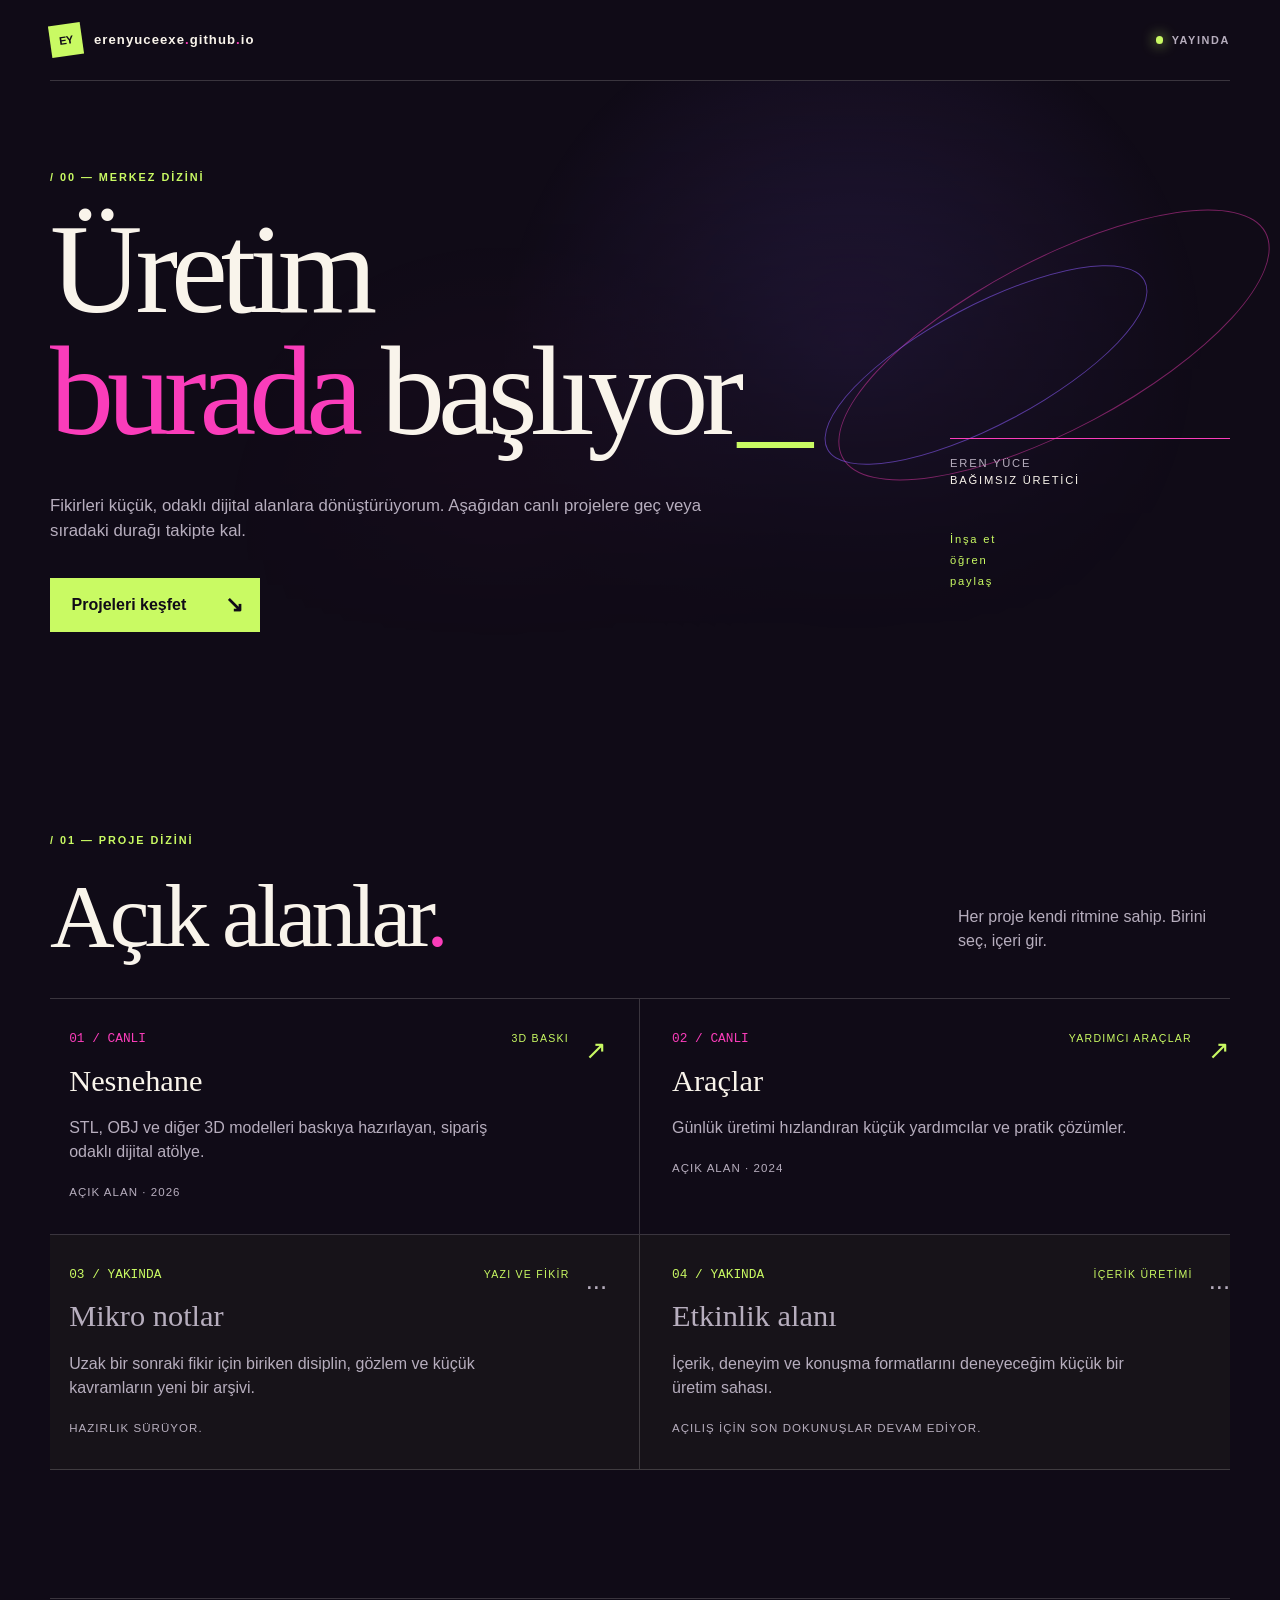
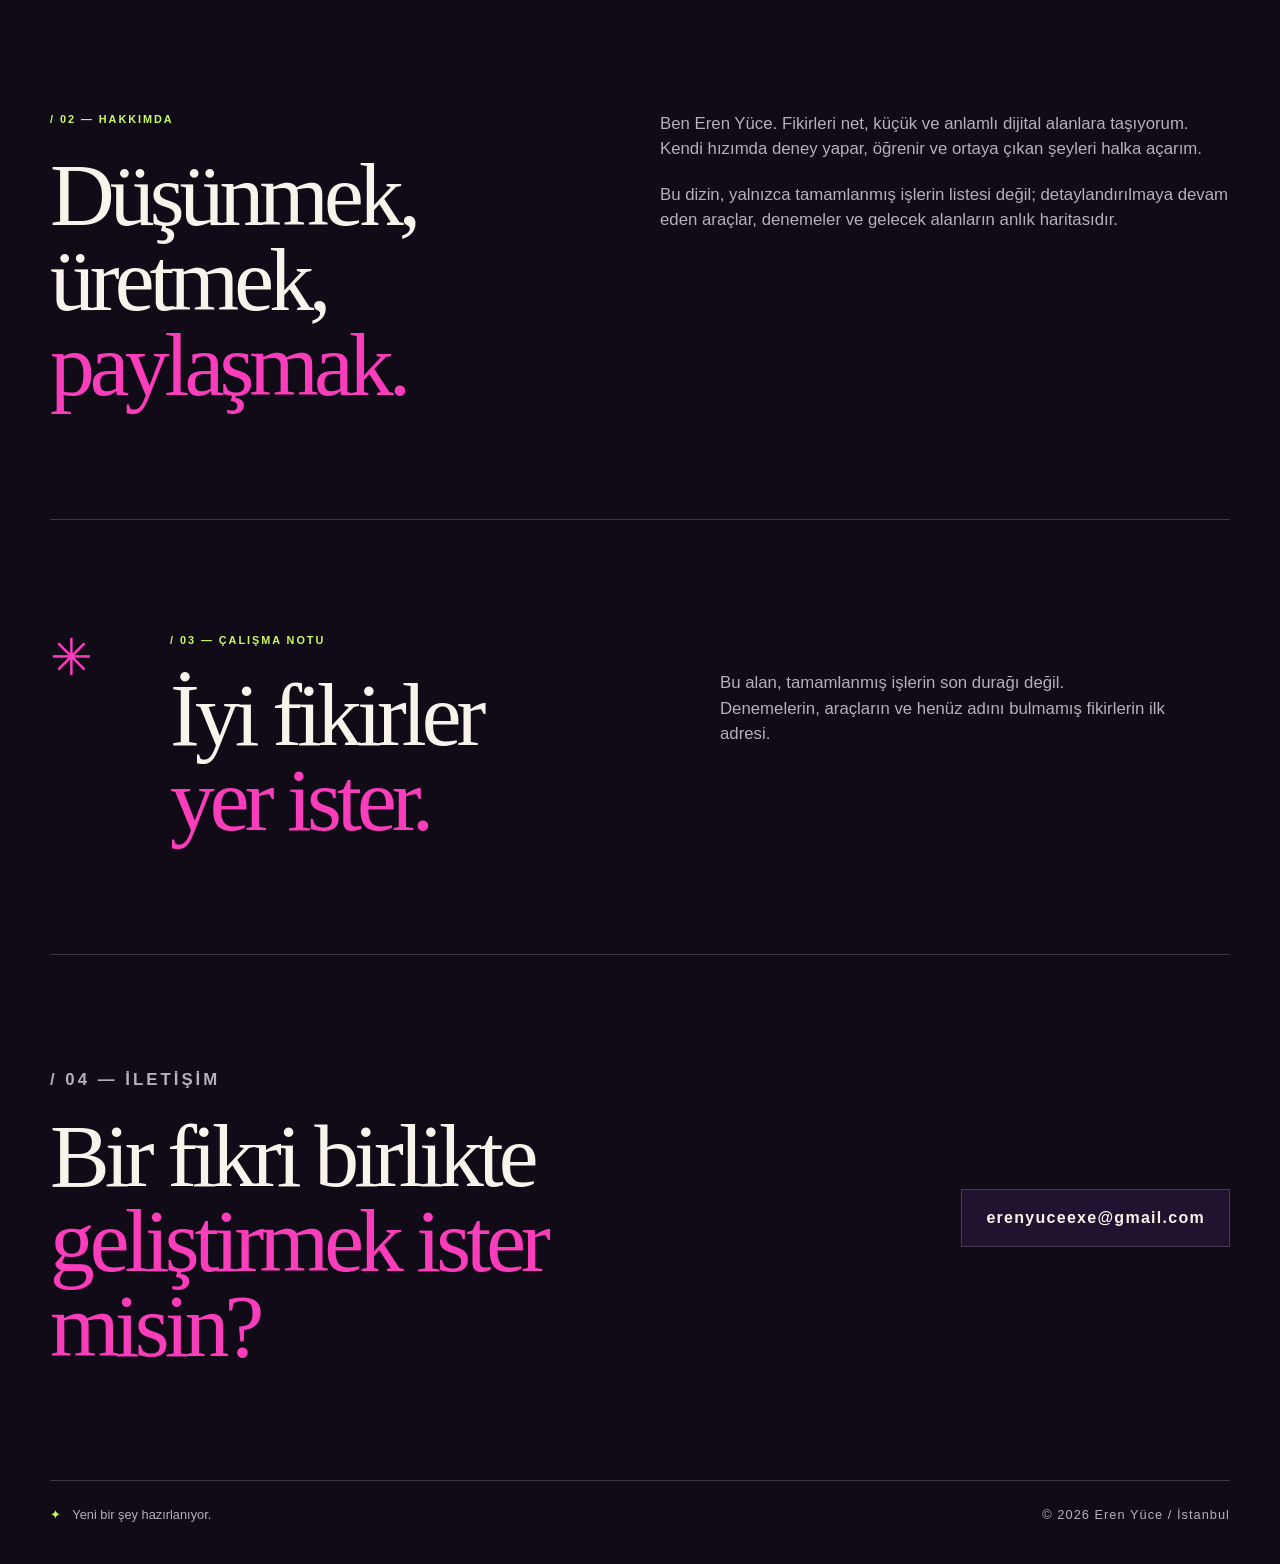
==== commit f07050fb: "Improve site SEO metadata Add crawl directives, sitemap, structured data, and richer social metadata" ====
--- a/index.html
+++ b/index.html
@@ -4,17 +4,38 @@
     <meta charset="utf-8">
     <meta name="viewport" content="width=device-width, initial-scale=1">
     <meta name="theme-color" content="#100b17">
-    <meta name="description" content="Eren Yüce'nin canlı ve yakında gelecek GitHub Pages projeleri, deneyleri ve üretim alanları.">
+    <meta name="description" content="Eren Yüce'nin projeleri, dijital araçları, 3D baskı çalışmaları ve üretim notları. Canlı projeleri keşfet.">
     <meta name="google-site-verification" content="d7hpVnyr2SV-78h_xPy5C94lSuz0p_Qiyp9gHmQg8gE">
-    <meta property="og:title" content="Eren Yüce — Proje dizini">
-    <meta property="og:description" content="Üretim alanları, araçlar ve deneyler tek bir yerde.">
+    <meta name="author" content="Eren Yüce">
+    <meta name="robots" content="index, follow, max-image-preview:large">
+    <link rel="canonical" href="https://erenyuceexe.github.io/">
+    <meta property="og:title" content="Eren Yüce | Projeler ve dijital üretim">
+    <meta property="og:description" content="Eren Yüce'nin dijital projeleri, araçları ve 3D baskı çalışmaları.">
     <meta property="og:type" content="website">
+    <meta property="og:url" content="https://erenyuceexe.github.io/">
+    <meta property="og:site_name" content="Eren Yüce">
+    <meta property="og:locale" content="tr_TR">
     <meta property="og:image" content="https://erenyuceexe.github.io/og-image.png">
     <meta name="twitter:card" content="summary_large_image">
-    <meta name="twitter:title" content="Eren Yüce — Proje dizini">
-    <meta name="twitter:description" content="Fikirleri küçük dijital alanlara çeviren bir üretim dizini.">
+    <meta name="twitter:title" content="Eren Yüce | Projeler ve dijital üretim">
+    <meta name="twitter:description" content="Eren Yüce'nin dijital projeleri, araçları ve 3D baskı çalışmaları.">
+    <meta name="twitter:image" content="https://erenyuceexe.github.io/og-image.png">
     <link rel="stylesheet" href="style.css">
-    <title>Eren Yüce / Proje dizini</title>
+    <script type="application/ld+json">
+      {
+        "@context": "https://schema.org",
+        "@type": "Person",
+        "name": "Eren Yüce",
+        "url": "https://erenyuceexe.github.io/",
+        "jobTitle": "Bağımsız üretici",
+        "homeLocation": {
+          "@type": "Place",
+          "name": "İstanbul, Türkiye"
+        },
+        "knowsAbout": ["Dijital ürünler", "Web geliştirme", "3D baskı"]
+      }
+    </script>
+    <title>Eren Yüce | Projeler ve dijital üretim</title>
   </head>
   <body>
     <!--
@@ -66,6 +87,9 @@
           <p class="section-intro">Her proje kendi ritmine sahip. Birini seç, içeri gir.</p>
         </div>
         <div class="project-list" id="project-list" aria-live="polite"></div>
+        <noscript>
+          <p>Projeleri görmek için JavaScript'i etkinleştirin. <a href="https://erenyuceexe.github.io/nesnehane/">Nesnehane</a> ve <a href="https://erenyuceexe.github.io/araclar/">Araçlar</a> canlı projelerdir.</p>
+        </noscript>
       </section>
 
       <section class="about section-shell" aria-labelledby="about-title">
@@ -93,13 +117,13 @@
           <p class="section-kicker">/ 04 — İLETİŞİM</p>
           <h2 id="contact-title">Bir fikri birlikte<br><span class="accent-text">geliştirmek ister misin?</span></h2>
         </div>
-        <a class="contact-link" href="mailto:yagizerenyuce@gmail.com">yagizerenyuce@gmail.com</a>
+        <a class="contact-link" href="mailto:erenyuceexe@gmail.com">erenyuceexe@gmail.com</a>
       </section>
     </main>
 
     <footer class="site-footer section-shell">
       <p><span class="footer-pulse" aria-hidden="true">✦</span> Yeni bir şey hazırlanıyor.</p>
-      <p class="footer-meta">© <span id="current-year"></span> Yağız Eren Yüce / Ankara</p>
+      <p class="footer-meta">© <span id="current-year"></span> Eren Yüce / İstanbul</p>
     </footer>
     <script src="script.js"></script>
   </body>
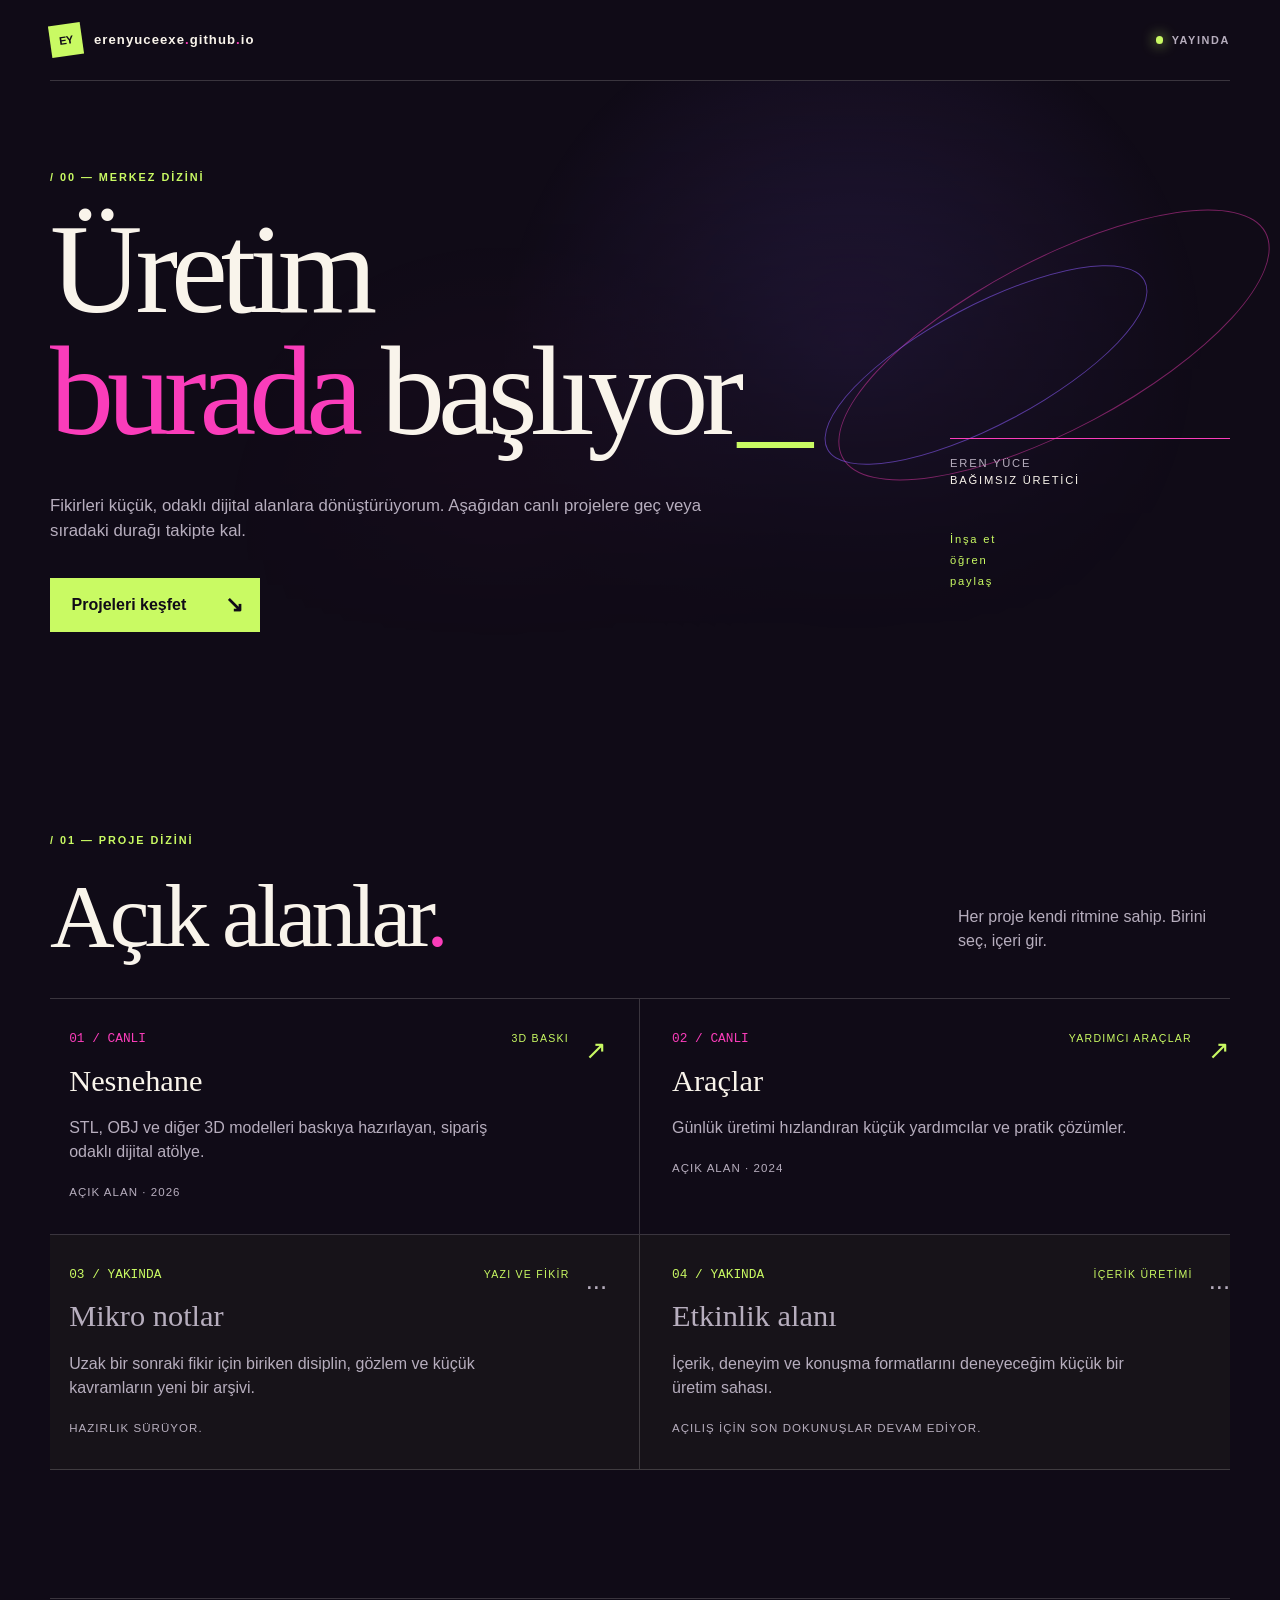
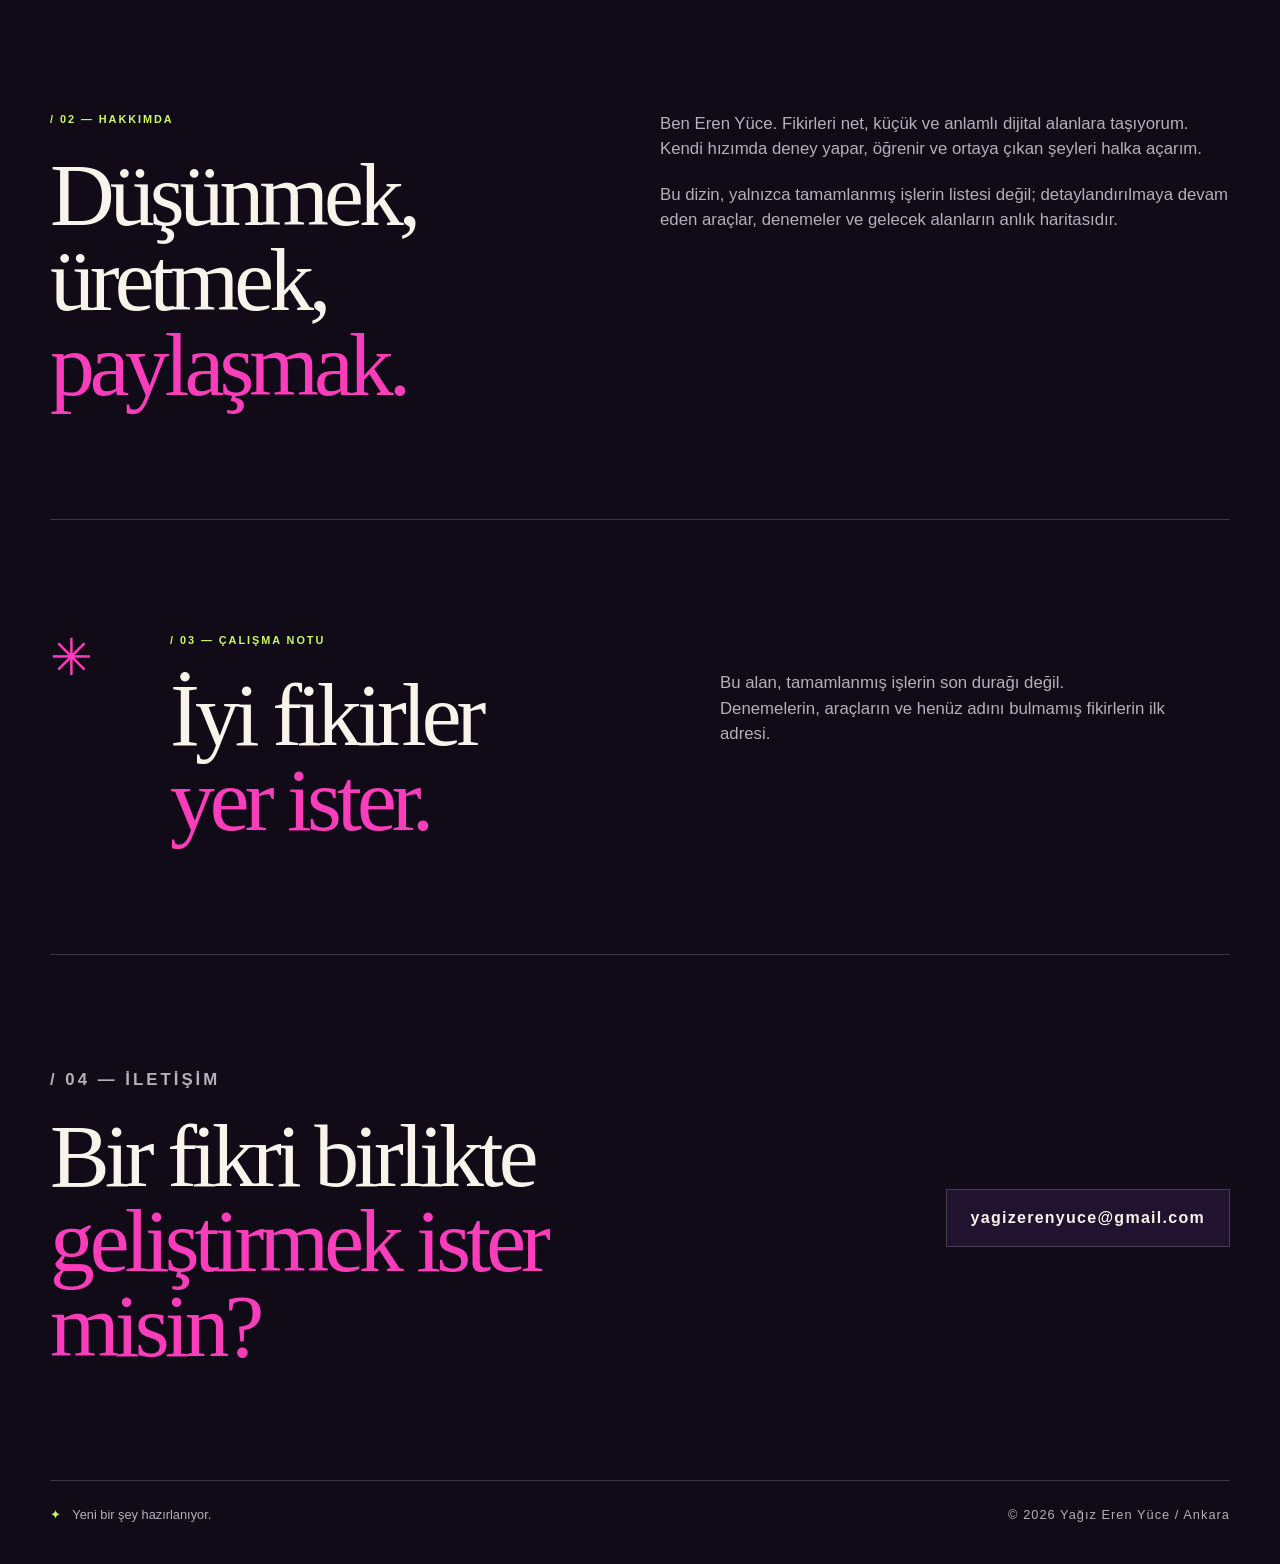
==== commit d8383d09: "Merge origin/main into SEO branch Resolve homepage metadata conflict while preserving SEO improvemen" ====
--- a/index.html
+++ b/index.html
@@ -117,13 +117,13 @@
           <p class="section-kicker">/ 04 — İLETİŞİM</p>
           <h2 id="contact-title">Bir fikri birlikte<br><span class="accent-text">geliştirmek ister misin?</span></h2>
         </div>
-        <a class="contact-link" href="mailto:erenyuceexe@gmail.com">erenyuceexe@gmail.com</a>
+        <a class="contact-link" href="mailto:yagizerenyuce@gmail.com">yagizerenyuce@gmail.com</a>
       </section>
     </main>
 
     <footer class="site-footer section-shell">
       <p><span class="footer-pulse" aria-hidden="true">✦</span> Yeni bir şey hazırlanıyor.</p>
-      <p class="footer-meta">© <span id="current-year"></span> Eren Yüce / İstanbul</p>
+      <p class="footer-meta">© <span id="current-year"></span> Yağız Eren Yüce / Ankara</p>
     </footer>
     <script src="script.js"></script>
   </body>
